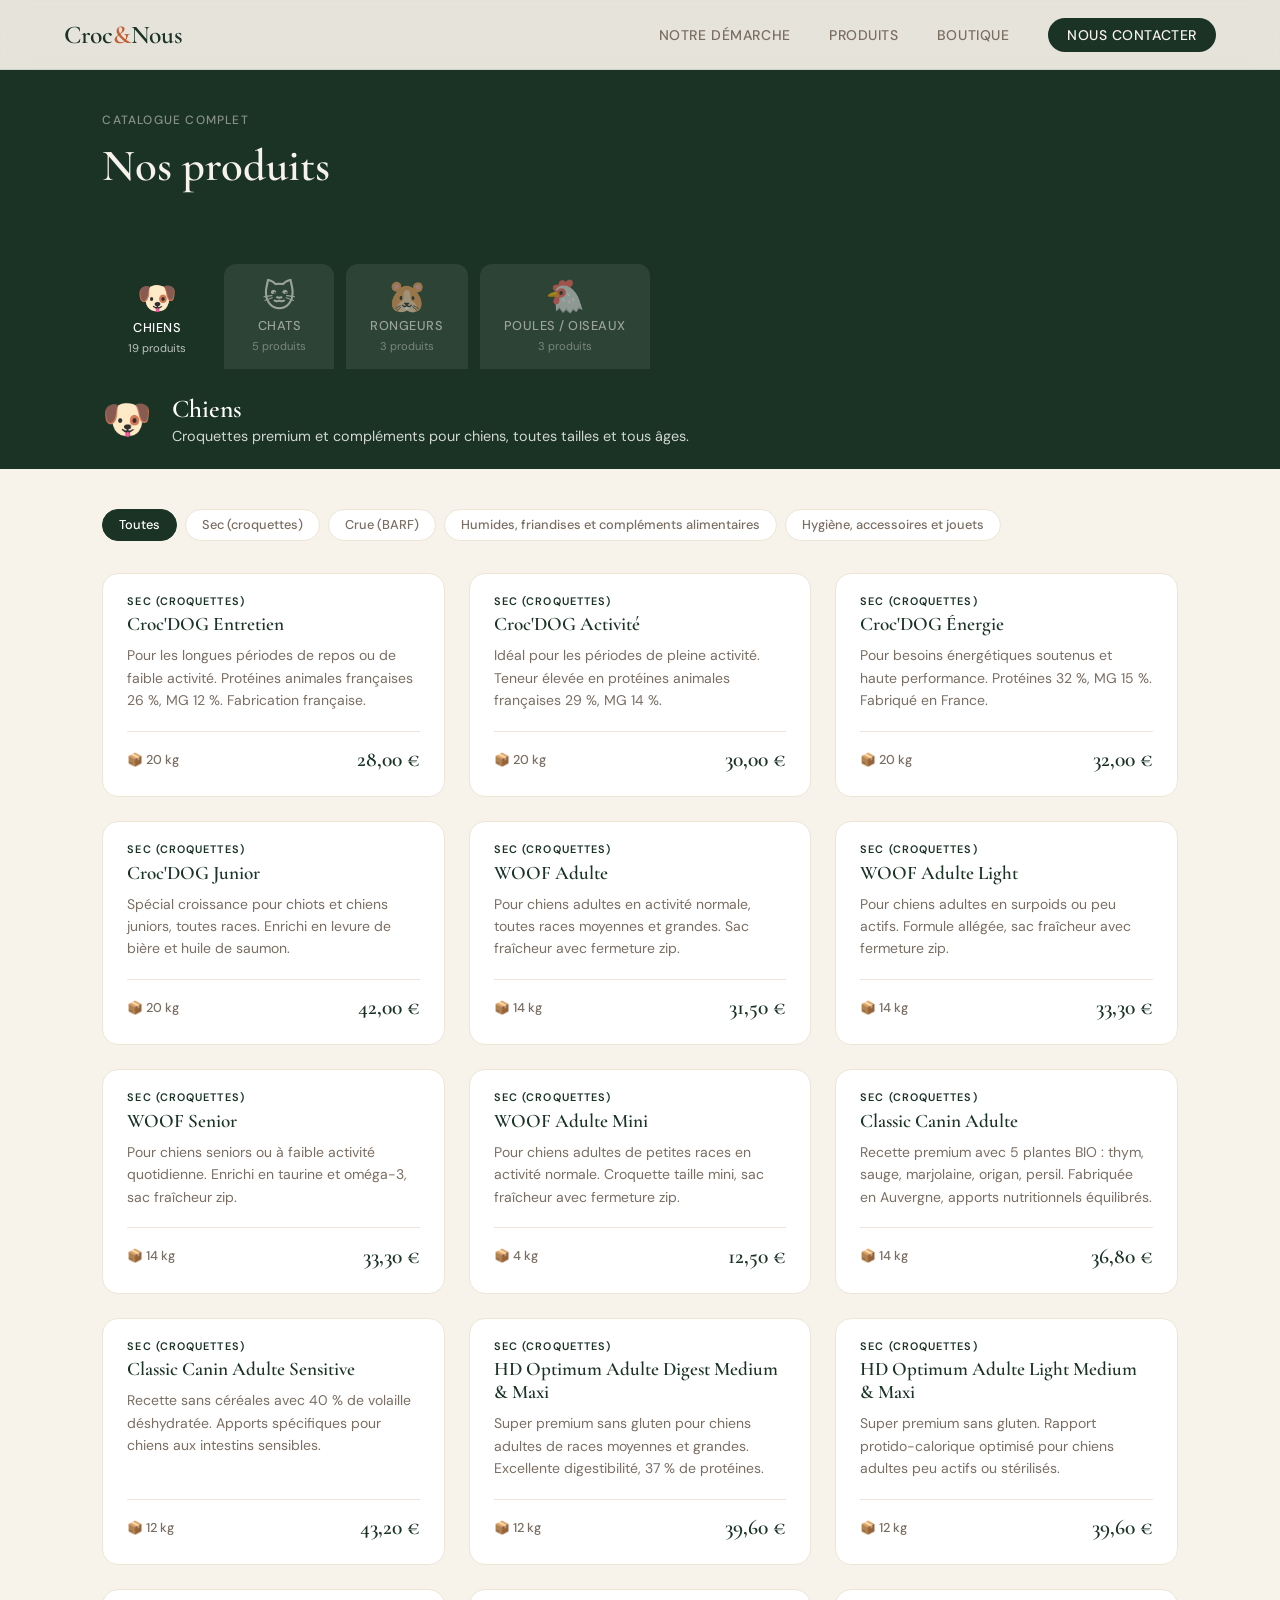
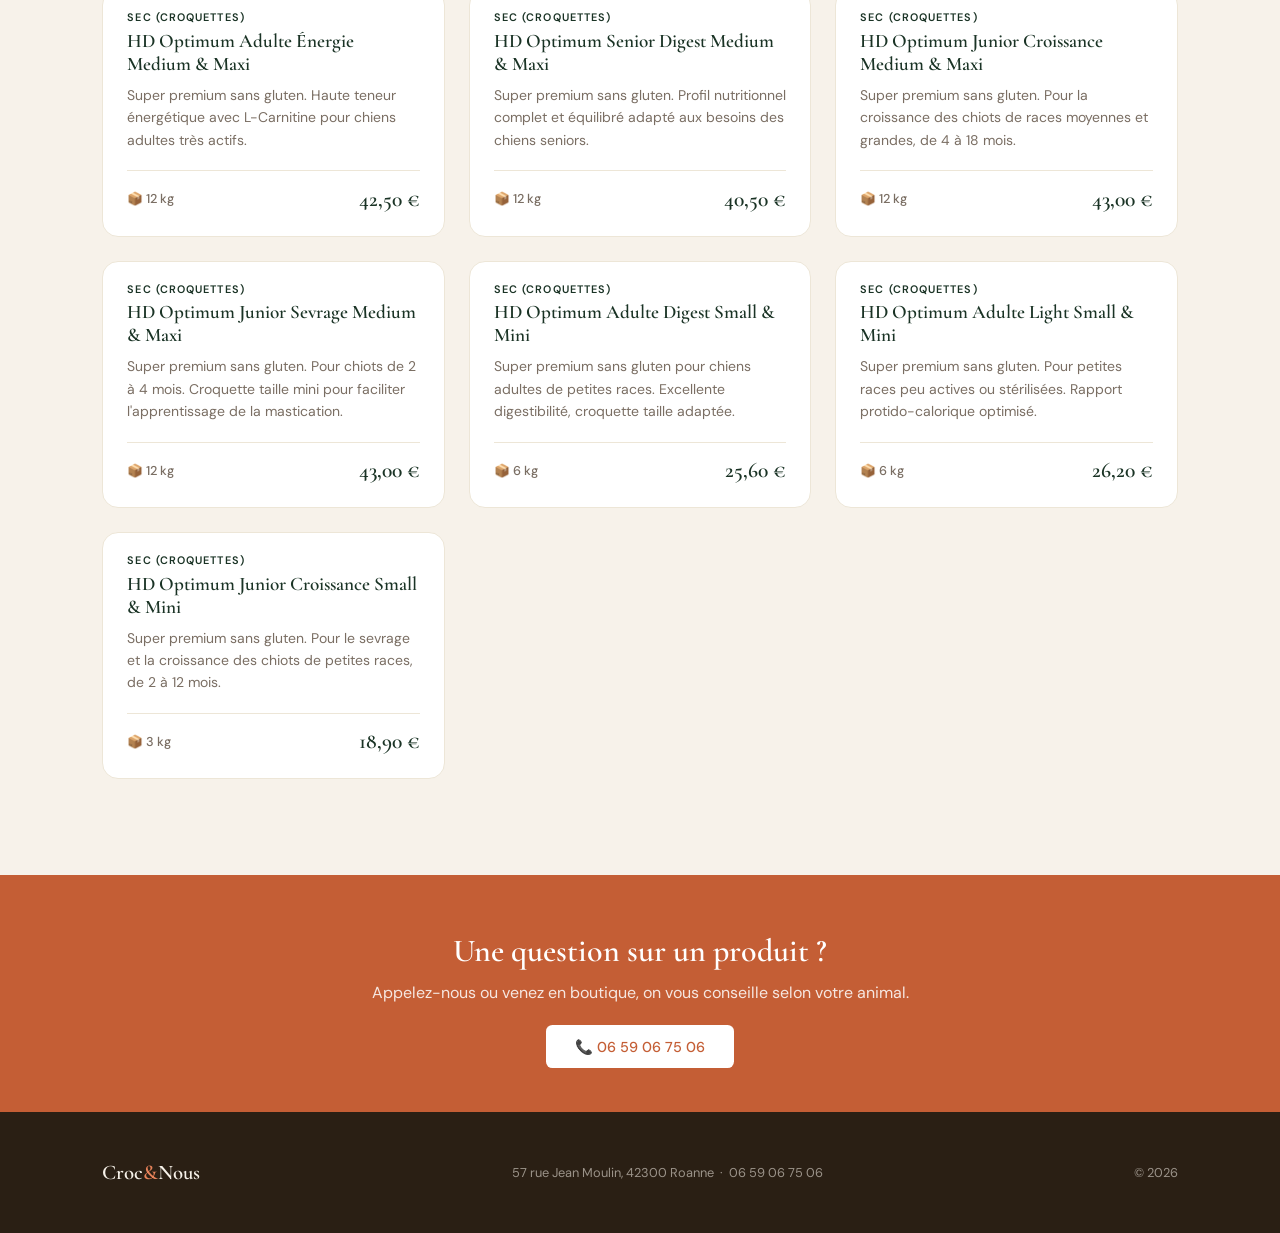
==== produits.html @ a4bbf943 "Initial commit — site CrocEtNous" ====
<!doctype html>
<html lang="fr">
<head>
  <meta charset="UTF-8">
  <meta name="viewport" content="width=device-width, initial-scale=1.0">
  <title>Nos produits — CrocetNous</title>
  <link rel="preconnect" href="https://fonts.googleapis.com">
  <link href="https://fonts.googleapis.com/css2?family=Cormorant+Garamond:ital,wght@0,400;0,600;1,400&family=DM+Sans:wght@300;400;500&display=swap" rel="stylesheet">
  <link rel="stylesheet" href="css/styles.css">
  <style>
    /* ---- EN-TÊTE ---- */
    .catalog-hero {
      padding: 7rem 8% 0;
      background: var(--green-dark);
    }
    .catalog-hero-top {
      padding-bottom: 2rem;
    }
    .catalog-hero .section-label { color: rgba(247,242,234,0.5); }
    .catalog-hero .section-title { color: var(--cream); margin-bottom: 0; }

    /* ---- ONGLETS CATÉGORIES ---- */
    .cat-tabs {
      display: flex;
      gap: 0.75rem;
      flex-wrap: wrap;
      padding-top: 2.5rem;
    }

    .cat-tab {
      display: flex;
      flex-direction: column;
      align-items: center;
      gap: 0.3rem;
      min-width: 110px;
      padding: 1rem 1.5rem;
      border-radius: 0.75rem 0.75rem 0 0;
      border: none;
      cursor: pointer;
      font-family: var(--sans);
      background: rgba(255,255,255,0.08);
      color: rgba(247,242,234,0.55);
      transition: background 0.2s, color 0.2s, transform 0.15s;
      position: relative;
      bottom: 0;
    }
    .cat-tab:hover {
      background: rgba(255,255,255,0.14);
      color: var(--cream);
    }
    .cat-tab.active {
      color: white;
      bottom: -2px; /* colle visuellement au body */
    }

    .cat-tab-emoji {
      font-size: 2rem;
      line-height: 1;
    }
    .cat-tab-label {
      font-size: 0.8rem;
      font-weight: 500;
      letter-spacing: 0.04em;
      text-transform: uppercase;
    }
    .cat-tab-count {
      font-size: 0.7rem;
      opacity: 0.7;
    }

    /* ---- BANDEAU CATÉGORIE ACTIVE ---- */
    .cat-banner {
      padding: 1.5rem 8%;
      display: flex;
      align-items: center;
      gap: 1.2rem;
      color: white;
      transition: background 0.3s;
    }
    .cat-banner-emoji { font-size: 2.5rem; }
    .cat-banner h2 {
      font-family: var(--serif);
      font-size: 1.6rem;
      font-weight: 600;
      margin-bottom: 0.15rem;
    }
    .cat-banner p { font-size: 0.9rem; opacity: 0.8; }

    /* ---- CORPS ---- */
    .catalog-body { padding: 2.5rem 8% 6rem; background: var(--cream); }

    /* ---- FILTRE MARQUES ---- */
    .brand-filter {
      display: flex;
      gap: 0.5rem;
      flex-wrap: wrap;
      margin-bottom: 2rem;
    }
    .brand-btn {
      background: white;
      border: 1.5px solid var(--cream-dark);
      color: var(--text-muted);
      padding: 0.4rem 1rem;
      border-radius: 2rem;
      font-family: var(--sans);
      font-size: 0.8rem;
      font-weight: 500;
      cursor: pointer;
      transition: all 0.2s;
    }
    .brand-btn:hover { border-color: var(--text-muted); color: var(--text); }
    .brand-btn.active {
      color: white;
      border-color: transparent;
    }

    /* ---- GRILLE ---- */
    .catalog-grid {
      display: grid;
      grid-template-columns: repeat(auto-fill, minmax(260px, 1fr));
      gap: 1.5rem;
    }

    .catalog-card {
      background: white;
      border-radius: 1rem;
      overflow: hidden;
      display: flex;
      flex-direction: column;
      border: 1px solid var(--cream-dark);
      transition: transform 0.25s, box-shadow 0.25s;
    }
    .catalog-card:hover {
      transform: translateY(-4px);
      box-shadow: 0 16px 40px rgba(26,51,37,0.1);
    }
    .catalog-card-img {
      width: 100%; height: 200px;
      object-fit: cover; display: block;
      background: var(--cream-dark);
    }
    .catalog-card-body {
      padding: 1.25rem 1.5rem 1.5rem;
      flex: 1; display: flex; flex-direction: column;
    }
    .catalog-marque {
      font-size: 0.68rem; letter-spacing: 0.1em;
      text-transform: uppercase; font-weight: 600;
      margin-bottom: 0.35rem;
    }
    .catalog-card-body h3 {
      font-family: var(--serif); font-size: 1.2rem;
      font-weight: 600; color: var(--green-dark);
      margin-bottom: 0.5rem; line-height: 1.2;
    }
    .catalog-card-body p {
      font-size: 0.875rem; line-height: 1.6;
      color: var(--text-muted); flex: 1; margin-bottom: 1.2rem;
    }
    .catalog-card-footer {
      display: flex; align-items: center;
      justify-content: space-between;
      border-top: 1px solid var(--cream-dark);
      padding-top: 0.9rem; margin-top: auto;
    }
    .catalog-poids {
      font-size: 0.8rem; color: var(--text-muted); font-weight: 500;
    }
    .catalog-prix {
      font-family: var(--serif); font-size: 1.35rem;
      font-weight: 600; color: var(--green-dark);
    }

    /* ---- VIDE ---- */
    .catalog-empty {
      grid-column: 1/-1;
      padding: 4rem 2rem;
      text-align: center;
      color: var(--text-muted);
    }
    .catalog-empty-emoji { font-size: 3rem; margin-bottom: 1rem; }
    .catalog-empty h3 { font-family: var(--serif); font-size: 1.4rem; color: var(--green-dark); margin-bottom: 0.5rem; }
    .catalog-empty p  { font-size: 0.9rem; }

    @media (max-width: 600px) {
      .catalog-hero { padding: 6.5rem 5% 0; }
      .cat-tab { min-width: 80px; padding: 0.75rem 1rem; }
      .cat-banner { padding: 1.2rem 5%; }
      .catalog-body { padding: 2rem 5% 4rem; }
    }
  </style>
</head>
<body>

<!-- NAV -->
<nav id="navbar">
  <a href="index.html" class="nav-logo">Croc<span>&</span>Nous</a>
  <ul class="nav-links">
    <li><a href="index.html#pourquoi">Notre démarche</a></li>
    <li><a href="produits.html">Produits</a></li>
    <li><a href="index.html#boutique">Boutique</a></li>
    <li><a href="index.html#contact" class="nav-cta">Nous contacter</a></li>
  </ul>
</nav>

<!-- EN-TÊTE + ONGLETS -->
<div class="catalog-hero">
  <div class="catalog-hero-top">
    <div class="section-label">Catalogue complet</div>
    <h1 class="section-title">Nos produits</h1>
  </div>
  <!-- Onglets générés par JS depuis catalog.json -->
  <div id="cat-tabs" class="cat-tabs"></div>
</div>

<!-- BANDEAU CATÉGORIE ACTIVE -->
<div id="cat-banner" class="cat-banner"></div>

<!-- FILTRES + GRILLE -->
<div class="catalog-body">
  <div id="brand-filter" class="brand-filter"></div>
  <div id="catalog-grid" class="catalog-grid"></div>
</div>

<!-- CONTACT -->
<div class="delivery">
  <h2>Une question sur un produit ?</h2>
  <p>Appelez-nous ou venez en boutique, on vous conseille selon votre animal.</p>
  <a href="tel:+33659067506">📞 06 59 06 75 06</a>
</div>

<!-- FOOTER -->
<footer>
  <div class="footer-logo">Croc<span>&</span>Nous</div>
  <p>57 rue Jean Moulin, 42300 Roanne &nbsp;·&nbsp;
     <a href="tel:+33659067506">06 59 06 75 06</a></p>
  <p>© 2026</p>
</footer>

<script>
let catalog        = {};         // toutes les données
let currentCat     = null;       // clé de la catégorie active
let currentSubcat  = 'Toutes';

/* ---- Nav scroll ---- */
window.addEventListener('scroll', () => {
  document.getElementById('navbar').classList.toggle('scrolled', window.scrollY > 40);
});

/* ---- Chargement ---- */
async function init() {
  try {
    const res = await fetch('data/catalog.json');
    if (!res.ok) throw new Error('catalog.json introuvable');
    catalog = await res.json();

    // Catégorie par défaut : paramètre URL ou première clé
    const param = new URLSearchParams(location.search).get('cat');
    const keys  = Object.keys(catalog);
    currentCat  = (param && catalog[param]) ? param : keys[0];

    buildTabs();
    updatePage();
  } catch (err) {
    document.getElementById('catalog-grid').innerHTML =
      '<p style="padding:3rem;color:var(--text-muted)">Impossible de charger le catalogue.</p>';
    console.error(err);
  }
}

/* ---- Onglets catégories ---- */
function buildTabs() {
  const container = document.getElementById('cat-tabs');
  container.innerHTML = Object.entries(catalog).map(([key, cat]) => {
    const count = cat.produits.length;
    const label = count ? `${count} produit${count > 1 ? 's' : ''}` : 'À venir';
    return `
      <button class="cat-tab ${key === currentCat ? 'active' : ''}"
              data-cat="${key}"
              style="${key === currentCat ? `background:${cat.couleur}` : ''}">
        <span class="cat-tab-emoji">${cat.emoji}</span>
        <span class="cat-tab-label">${cat.label}</span>
        <span class="cat-tab-count">${label}</span>
      </button>`;
  }).join('');

  container.querySelectorAll('.cat-tab').forEach(btn => {
    btn.addEventListener('click', () => {
      currentCat    = btn.dataset.cat;
      currentSubcat = 'Toutes';
      buildTabs();
      updatePage();
      // Met à jour l'URL sans recharger
      history.replaceState(null, '', `?cat=${currentCat}`);
    });
  });
}

/* ---- Bandeau catégorie active ---- */
function updateBanner() {
  const cat    = catalog[currentCat];
  const banner = document.getElementById('cat-banner');
  banner.style.background = cat.couleur;
  banner.innerHTML = `
    <span class="cat-banner-emoji">${cat.emoji}</span>
    <div>
      <h2>${cat.label}</h2>
      <p>${cat.description}</p>
    </div>`;
}

/* ---- Filtre sous-catégories ---- */
function updateBrandFilter() {
  const cat       = catalog[currentCat];
  const container = document.getElementById('brand-filter');

  if (!cat.sous_categories || cat.sous_categories.length === 0) {
    container.innerHTML = '';
    return;
  }

  const subcats = ['Toutes', ...cat.sous_categories];

  container.innerHTML = subcats.map(s => `
    <button class="brand-btn ${s === currentSubcat ? 'active' : ''}"
            data-subcat="${s}"
            style="${s === currentSubcat ? `background:${cat.couleur};border-color:${cat.couleur}` : ''}">
      ${s}
    </button>`).join('');

  container.querySelectorAll('.brand-btn').forEach(btn => {
    btn.addEventListener('click', () => {
      currentSubcat = btn.dataset.subcat;
      updateBrandFilter();
      updateGrid();
    });
  });
}

/* ---- Grille produits ---- */
function updateGrid() {
  const cat      = catalog[currentCat];
  const produits = cat.produits;
  const filtered = currentSubcat === 'Toutes'
    ? produits
    : produits.filter(p => p.sous_categorie === currentSubcat);
  const grid = document.getElementById('catalog-grid');

  if (produits.length === 0) {
    grid.innerHTML = `
      <div class="catalog-empty">
        <div class="catalog-empty-emoji">${cat.emoji}</div>
        <h3>Gamme bientôt disponible</h3>
        <p>Les produits pour ${cat.label.toLowerCase()} arrivent prochainement.<br>
           Appelez-nous au <a href="tel:+33659067506" style="color:var(--terra)">06 59 06 75 06</a> pour plus d'infos.</p>
      </div>`;
    return;
  }

  if (!filtered.length) {
    grid.innerHTML = '<div class="catalog-empty"><p>Aucun produit dans cette sélection.</p></div>';
    return;
  }

  grid.innerHTML = filtered.map(p => `
    <div class="catalog-card">
      <img src="${p.image}" alt="${p.nom}" class="catalog-card-img" loading="lazy"
           onerror="this.style.display='none'">
      <div class="catalog-card-body">
        <div class="catalog-marque" style="color:${cat.couleur}">${p.sous_categorie}</div>
        <h3>${p.nom}</h3>
        <p>${p.description}</p>
        <div class="catalog-card-footer">
          <span class="catalog-poids">📦 ${p.poids}</span>
          <span class="catalog-prix" style="color:${cat.couleur}">${p.prix}</span>
        </div>
      </div>
    </div>`).join('');
}

/* ---- Mise à jour complète de la page ---- */
function updatePage() {
  updateBanner();
  updateBrandFilter();
  updateGrid();
}

init();
</script>
</body>
</html>
---- css/styles.css ----
/* ============================================================
   VARIABLES & RESET
   ============================================================ */
*, *::before, *::after { margin: 0; padding: 0; box-sizing: border-box; }

:root {
  --green-dark:  #1a3325;
  --green-mid:   #2d5940;
  --green-light: #4a8a5e;
  --cream:       #f7f2ea;
  --cream-dark:  #ede6d7;
  --terra:       #c45e35;
  --terra-light: #e8835a;
  --brown:       #2a1f14;
  --text:        #3a3028;
  --text-muted:  #7a6e63;
  --serif: 'Cormorant Garamond', Georgia, serif;
  --sans:  'DM Sans', system-ui, sans-serif;
}

html { scroll-behavior: smooth; }

body {
  font-family: var(--sans);
  background: var(--cream);
  color: var(--text);
  overflow-x: hidden;
}

/* ============================================================
   NAVIGATION
   ============================================================ */
nav {
  position: fixed; top: 0; left: 0; right: 0; z-index: 100;
  display: flex; align-items: center; justify-content: space-between;
  padding: 1.2rem 5%;
  background: rgba(247,242,234,0.92);
  backdrop-filter: blur(12px);
  border-bottom: 1px solid rgba(45,89,64,0.12);
  transition: box-shadow 0.3s;
}
nav.scrolled { box-shadow: 0 2px 20px rgba(26,51,37,0.1); }

.nav-logo {
  font-family: var(--serif);
  font-size: 1.6rem;
  font-weight: 600;
  color: var(--green-dark);
  text-decoration: none;
  letter-spacing: -0.01em;
}
.nav-logo span { color: var(--terra); }

.nav-links { display: flex; gap: 2.4rem; list-style: none; }
.nav-links a {
  text-decoration: none;
  font-size: 0.875rem;
  font-weight: 500;
  color: var(--text-muted);
  letter-spacing: 0.04em;
  text-transform: uppercase;
  transition: color 0.2s;
}
.nav-links a:hover { color: var(--green-dark); }

.nav-cta {
  background: var(--green-dark);
  color: var(--cream) !important;
  padding: 0.5rem 1.2rem;
  border-radius: 2rem;
  transition: background 0.2s !important;
}
.nav-cta:hover { background: var(--green-mid) !important; }

/* ============================================================
   HERO
   ============================================================ */
.hero {
  min-height: 100vh;
  display: grid;
  grid-template-columns: 1fr 1fr;
  padding-top: 80px;
  overflow: hidden;
}

.hero-content {
  display: flex;
  flex-direction: column;
  justify-content: center;
  padding: 6rem 5% 6rem 8%;
}

.hero-badge {
  display: inline-flex;
  align-items: center;
  gap: 0.5rem;
  background: rgba(196,94,53,0.1);
  color: var(--terra);
  font-size: 0.78rem;
  font-weight: 500;
  letter-spacing: 0.08em;
  text-transform: uppercase;
  padding: 0.4rem 0.9rem;
  border-radius: 2rem;
  margin-bottom: 2rem;
  width: fit-content;
}
.hero-badge::before { content: '●'; font-size: 0.6em; }

.hero h1 {
  font-family: var(--serif);
  font-size: clamp(2.8rem, 5vw, 4.2rem);
  font-weight: 600;
  line-height: 1.1;
  color: var(--green-dark);
  margin-bottom: 1.5rem;
}
.hero h1 em { font-style: italic; color: var(--terra); }

.hero p {
  font-size: 1.05rem;
  line-height: 1.75;
  color: var(--text-muted);
  max-width: 440px;
  margin-bottom: 2.5rem;
}

.hero-actions { display: flex; gap: 1rem; flex-wrap: wrap; align-items: center; }

.btn-primary {
  display: inline-flex;
  align-items: center;
  gap: 0.5rem;
  background: var(--green-dark);
  color: var(--cream);
  padding: 0.85rem 1.8rem;
  border-radius: 0.4rem;
  text-decoration: none;
  font-size: 0.9rem;
  font-weight: 500;
  transition: background 0.2s, transform 0.15s;
}
.btn-primary:hover { background: var(--green-mid); transform: translateY(-1px); }

.btn-secondary {
  display: inline-flex;
  align-items: center;
  gap: 0.5rem;
  color: var(--text-muted);
  font-size: 0.9rem;
  font-weight: 500;
  text-decoration: none;
  border-bottom: 1.5px solid var(--cream-dark);
  padding-bottom: 2px;
  transition: color 0.2s, border-color 0.2s;
}
.btn-secondary:hover { color: var(--green-dark); border-color: var(--green-mid); }

.hero-visual {
  position: relative;
  background: var(--green-dark);
  overflow: hidden;
}
.hero-visual img {
  width: 100%; height: 100%;
  object-fit: cover;
  opacity: 0.7;
  mix-blend-mode: luminosity;
}
.hero-visual-overlay {
  position: absolute; inset: 0;
  background: linear-gradient(135deg, rgba(26,51,37,0.4), rgba(196,94,53,0.15));
}

.hero-stat-card {
  position: absolute;
  bottom: 2.5rem; left: 2rem;
  background: var(--cream);
  border-radius: 0.8rem;
  padding: 1.1rem 1.5rem;
  box-shadow: 0 8px 30px rgba(26,51,37,0.2);
}
.hero-stat-card p    { font-size: 0.75rem; color: var(--text-muted); margin-bottom: 0.25rem; }
.hero-stat-card strong { font-family: var(--serif); font-size: 1.4rem; color: var(--green-dark); }

/* ============================================================
   STRIP
   ============================================================ */
.strip {
  background: var(--green-dark);
  color: rgba(247,242,234,0.7);
  padding: 1rem 5%;
  display: flex;
  justify-content: center;
  gap: 4rem;
  flex-wrap: wrap;
  font-size: 0.82rem;
  letter-spacing: 0.06em;
  text-transform: uppercase;
}
.strip span { display: flex; align-items: center; gap: 0.5rem; }
.strip strong { color: var(--cream); font-weight: 500; }

/* ============================================================
   SECTIONS — GÉNÉRIQUE
   ============================================================ */
section { padding: 6rem 8%; }

.section-label {
  font-size: 0.75rem;
  font-weight: 500;
  letter-spacing: 0.1em;
  text-transform: uppercase;
  color: var(--terra);
  margin-bottom: 0.8rem;
}

.section-title {
  font-family: var(--serif);
  font-size: clamp(2rem, 3.5vw, 2.8rem);
  font-weight: 600;
  line-height: 1.15;
  color: var(--green-dark);
  margin-bottom: 1.2rem;
}
.section-title em { font-style: italic; }

.section-desc {
  font-size: 1rem;
  line-height: 1.75;
  color: var(--text-muted);
  max-width: 560px;
}

/* ============================================================
   POURQUOI NOUS
   ============================================================ */
.why { background: var(--cream); }
.why-header { text-align: center; margin-bottom: 4rem; }
.why-header .section-desc { margin: 0 auto; }

.why-grid {
  display: grid;
  grid-template-columns: repeat(auto-fit, minmax(220px, 1fr));
  gap: 2px;
  background: var(--cream-dark);
  border: 1px solid var(--cream-dark);
  border-radius: 1rem;
  overflow: hidden;
}

.why-item {
  background: var(--cream);
  padding: 2.5rem 2rem;
  transition: background 0.2s;
}
.why-item:hover { background: #f0ebe0; }

.why-icon {
  width: 44px; height: 44px;
  background: rgba(26,51,37,0.08);
  border-radius: 0.6rem;
  display: flex; align-items: center; justify-content: center;
  font-size: 1.3rem;
  margin-bottom: 1.2rem;
}

.why-item h3 {
  font-family: var(--serif);
  font-size: 1.2rem;
  font-weight: 600;
  color: var(--green-dark);
  margin-bottom: 0.6rem;
}
.why-item p {
  font-size: 0.9rem;
  line-height: 1.65;
  color: var(--text-muted);
}

/* ============================================================
   PRODUITS
   ============================================================ */
.products { background: #f2ece0; }

.products-header {
  display: flex;
  align-items: flex-end;
  justify-content: space-between;
  margin-bottom: 3.5rem;
  gap: 2rem;
  flex-wrap: wrap;
}

.animal-tabs {
  display: flex;
  gap: 0.5rem;
  border-bottom: 1px solid var(--cream-dark);
  margin-bottom: 3rem;
}

.tab-btn {
  background: none; border: none; cursor: pointer;
  padding: 0.75rem 1.5rem;
  font-family: var(--sans);
  font-size: 0.9rem;
  font-weight: 500;
  color: var(--text-muted);
  border-bottom: 2px solid transparent;
  margin-bottom: -1px;
  transition: color 0.2s, border-color 0.2s;
}
.tab-btn.active { color: var(--green-dark); border-bottom-color: var(--green-dark); }
.tab-btn:hover  { color: var(--green-dark); }

.tab-panel { display: none; }
.tab-panel.active {
  display: grid;
  grid-template-columns: repeat(auto-fit, minmax(280px, 1fr));
  gap: 1.5rem;
}

.product-card {
  background: var(--cream);
  border-radius: 1rem;
  overflow: hidden;
  transition: transform 0.25s, box-shadow 0.25s;
  text-decoration: none;
  color: inherit;
  display: block;
}
.product-card:hover {
  transform: translateY(-4px);
  box-shadow: 0 16px 40px rgba(26,51,37,0.12);
}

.product-img {
  width: 100%; height: 220px;
  object-fit: cover;
  display: block;
}

.product-body { padding: 1.5rem; }

.product-tag {
  font-size: 0.7rem;
  letter-spacing: 0.08em;
  text-transform: uppercase;
  color: var(--terra);
  font-weight: 500;
  margin-bottom: 0.5rem;
}

.product-body h3 {
  font-family: var(--serif);
  font-size: 1.3rem;
  font-weight: 600;
  color: var(--green-dark);
  margin-bottom: 0.5rem;
  line-height: 1.25;
}

.product-body p {
  font-size: 0.875rem;
  line-height: 1.65;
  color: var(--text-muted);
  margin-bottom: 1.2rem;
}

.product-arrow {
  display: inline-flex;
  align-items: center;
  gap: 0.4rem;
  font-size: 0.82rem;
  font-weight: 500;
  color: var(--green-dark);
  letter-spacing: 0.02em;
}
.product-arrow::after { content: '→'; transition: transform 0.2s; }
.product-card:hover .product-arrow::after { transform: translateX(4px); }

/* ============================================================
   BANNIÈRE LIVRAISON
   ============================================================ */
.delivery {
  background: var(--terra);
  color: white;
  padding: 3.5rem 8%;
  text-align: center;
}
.delivery h2 {
  font-family: var(--serif);
  font-size: 2rem;
  font-weight: 600;
  margin-bottom: 0.75rem;
}
.delivery p   { font-size: 1rem; opacity: 0.85; margin-bottom: 2rem; }
.delivery a {
  background: white;
  color: var(--terra);
  padding: 0.8rem 1.8rem;
  border-radius: 0.4rem;
  text-decoration: none;
  font-weight: 500;
  font-size: 0.9rem;
  transition: opacity 0.2s;
}
.delivery a:hover { opacity: 0.9; }

/* ============================================================
   BOUTIQUE
   ============================================================ */
.store {
  background: var(--green-dark);
  color: var(--cream);
  display: grid;
  grid-template-columns: 1fr 1fr;
  padding: 0;
  align-items: stretch;
}

.store-content {
  padding: 6rem 8%;
  display: flex;
  flex-direction: column;
  justify-content: center;
}

.store .section-label { color: rgba(247,242,234,0.5); }
.store .section-title { color: var(--cream); }
.store .section-desc  { color: rgba(247,242,234,0.65); }

.store-info { margin-top: 2.5rem; display: grid; gap: 1.5rem; }
.store-info-item { display: flex; gap: 1rem; align-items: flex-start; }

.store-info-icon {
  width: 40px; height: 40px; flex-shrink: 0;
  background: rgba(247,242,234,0.1);
  border-radius: 0.5rem;
  display: flex; align-items: center; justify-content: center;
  font-size: 1.1rem;
}

.store-info-item h4 {
  font-size: 0.78rem;
  letter-spacing: 0.06em;
  text-transform: uppercase;
  color: rgba(247,242,234,0.5);
  margin-bottom: 0.25rem;
}
.store-info-item p { font-size: 0.95rem; color: var(--cream); line-height: 1.6; }

.store-map {
  background: var(--green-mid);
  position: relative;
  overflow: hidden;
  min-height: 400px;
}
.store-map iframe {
  width: 100%; height: 100%; border: 0;
  filter: saturate(0.4) brightness(0.9);
}

.store-phone-cta {
  margin-top: 2rem;
  display: inline-flex;
  align-items: center;
  gap: 0.7rem;
  background: var(--terra);
  color: white;
  padding: 0.9rem 1.6rem;
  border-radius: 0.4rem;
  text-decoration: none;
  font-weight: 500;
  font-size: 0.9rem;
  width: fit-content;
  transition: background 0.2s, transform 0.15s;
}
.store-phone-cta:hover { background: var(--terra-light); transform: translateY(-1px); }

/* ============================================================
   CONTACT
   ============================================================ */
.contact { background: var(--cream); }

.contact-grid {
  display: grid;
  grid-template-columns: 1fr 1.2fr;
  gap: 6rem;
  align-items: start;
}

.contact-note {
  margin-top: 2.5rem;
  padding: 1.5rem;
  background: rgba(26,51,37,0.06);
  border-radius: 0.8rem;
  border-left: 3px solid var(--green-light);
}
.contact-note p  { font-size: 0.9rem; color: var(--text-muted); line-height: 1.65; }
.contact-note strong { color: var(--green-dark); font-weight: 500; }
.contact-note a  { color: var(--terra); font-weight: 500; text-decoration: none; }

.form-group { margin-bottom: 1.2rem; }

.form-group label {
  display: block;
  font-size: 0.78rem;
  font-weight: 500;
  letter-spacing: 0.05em;
  text-transform: uppercase;
  color: var(--text-muted);
  margin-bottom: 0.5rem;
}

.form-group input,
.form-group textarea {
  width: 100%;
  background: white;
  border: 1px solid rgba(42,31,20,0.12);
  border-radius: 0.4rem;
  padding: 0.8rem 1rem;
  font-family: var(--sans);
  font-size: 0.95rem;
  color: var(--text);
  transition: border-color 0.2s;
  outline: none;
}
.form-group input:focus,
.form-group textarea:focus { border-color: var(--green-mid); }

.form-group textarea { resize: vertical; min-height: 130px; }

.form-row { display: grid; grid-template-columns: 1fr 1fr; gap: 1rem; }

.form-submit {
  background: var(--green-dark);
  color: var(--cream);
  border: none;
  padding: 0.9rem 2rem;
  border-radius: 0.4rem;
  font-family: var(--sans);
  font-size: 0.9rem;
  font-weight: 500;
  cursor: pointer;
  transition: background 0.2s, transform 0.15s;
  width: 100%;
  margin-top: 0.5rem;
}
.form-submit:hover    { background: var(--green-mid); transform: translateY(-1px); }
.form-submit:disabled { opacity: 0.6; cursor: not-allowed; transform: none; }

.form-feedback { margin-top: 0.8rem; font-size: 0.875rem; color: var(--green-mid); }
.hidden { display: none; }

/* ============================================================
   FOOTER
   ============================================================ */
footer {
  background: var(--brown);
  color: rgba(247,242,234,0.55);
  padding: 3rem 8%;
  display: flex;
  align-items: center;
  justify-content: space-between;
  flex-wrap: wrap;
  gap: 1rem;
}

.footer-logo {
  font-family: var(--serif);
  font-size: 1.3rem;
  font-weight: 600;
  color: var(--cream);
}
.footer-logo span { color: var(--terra-light); }

footer p   { font-size: 0.8rem; }
footer a   { color: rgba(247,242,234,0.55); text-decoration: none; }
footer a:hover { color: var(--cream); }

/* ============================================================
   ANIMATIONS AU SCROLL
   ============================================================ */
.reveal {
  opacity: 0;
  transform: translateY(28px);
  transition: opacity 0.65s ease, transform 0.65s ease;
}
.reveal.visible        { opacity: 1; transform: none; }
.reveal-delay-1        { transition-delay: 0.1s; }
.reveal-delay-2        { transition-delay: 0.2s; }
.reveal-delay-3        { transition-delay: 0.3s; }
.reveal-delay-4        { transition-delay: 0.4s; }

/* ============================================================
   RESPONSIVE
   ============================================================ */
@media (max-width: 900px) {
  .hero            { grid-template-columns: 1fr; min-height: auto; }
  .hero-visual     { min-height: 320px; }
  .hero-content    { padding: 5rem 6% 3rem; }
  .store           { grid-template-columns: 1fr; }
  .store-map       { min-height: 280px; }
  .contact-grid    { grid-template-columns: 1fr; gap: 3rem; }
  nav              { padding: 1rem 5%; }
  .nav-links       { gap: 1.4rem; }
  section          { padding: 4rem 6%; }
}

@media (max-width: 600px) {
  .nav-links       { display: none; }
  .hero h1         { font-size: 2.4rem; }
  .form-row        { grid-template-columns: 1fr; }
  .strip           { gap: 1.5rem; }
  footer           { flex-direction: column; text-align: center; }
}
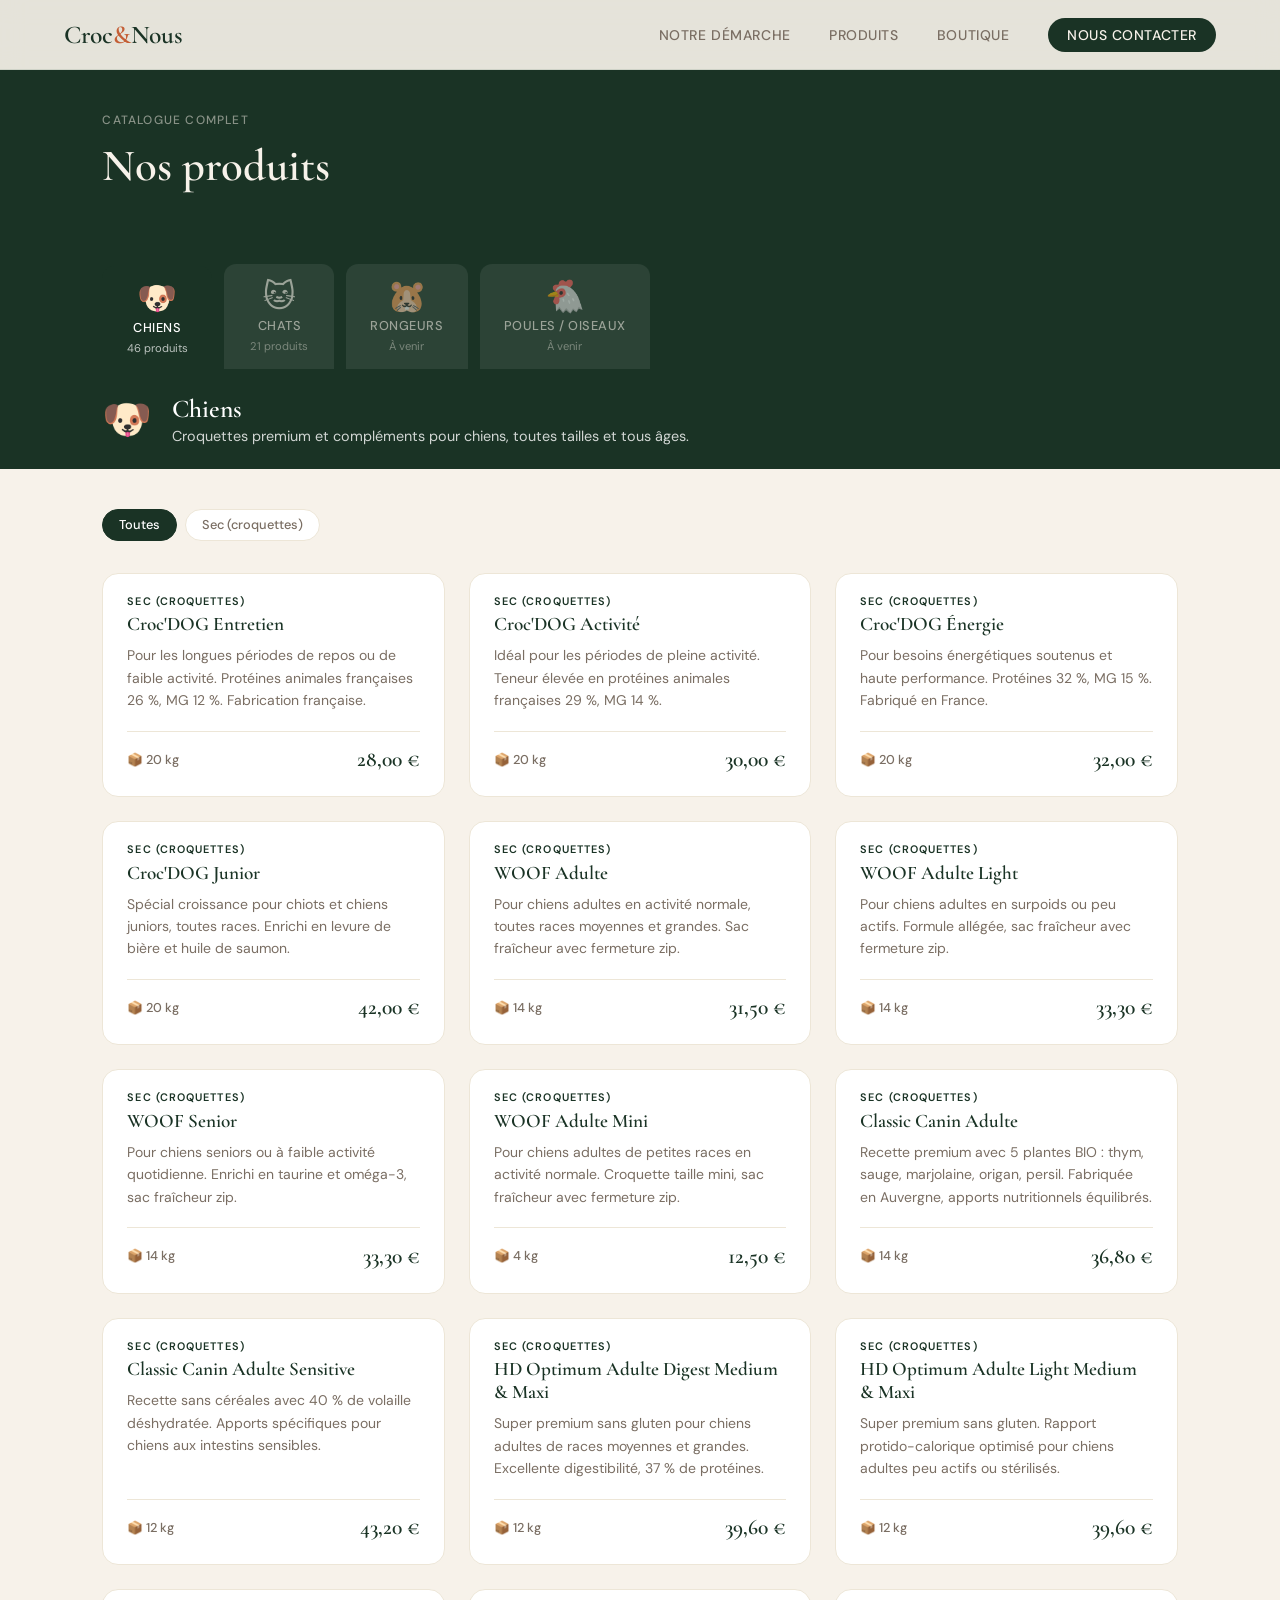
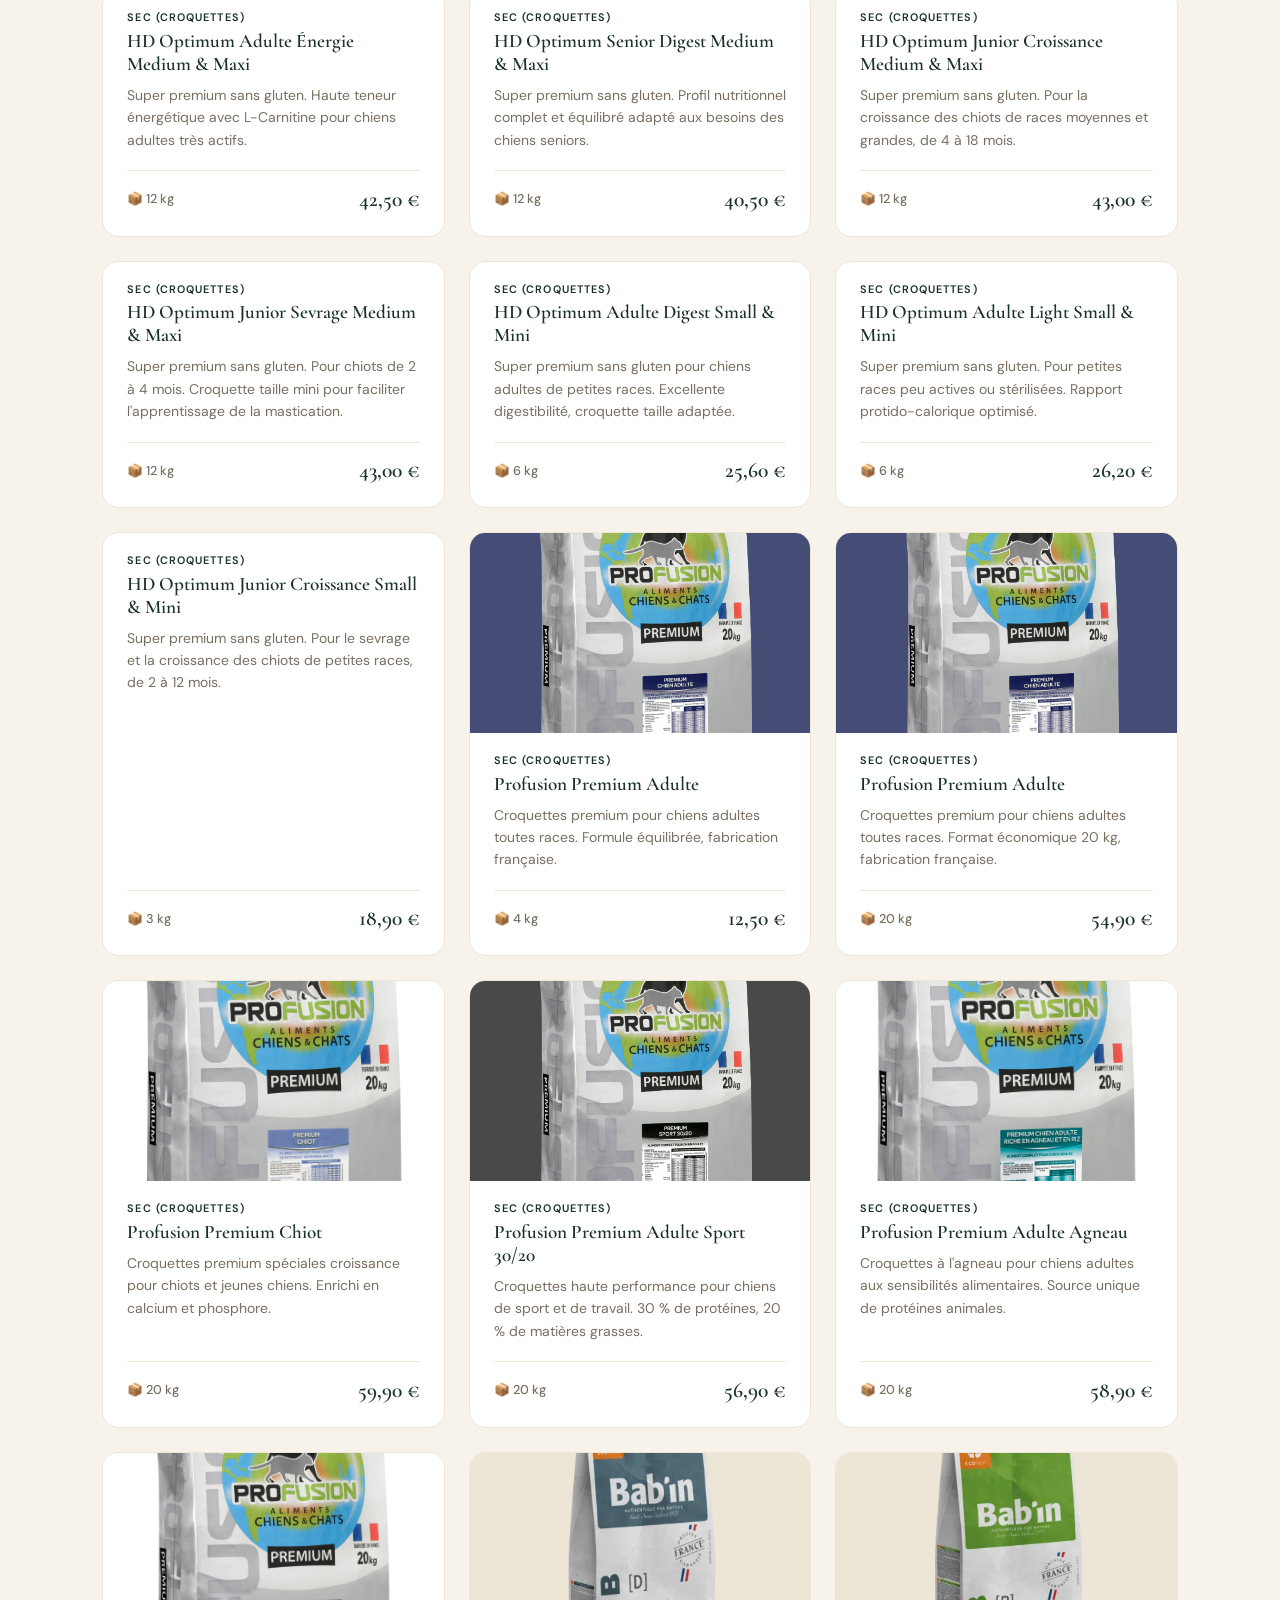
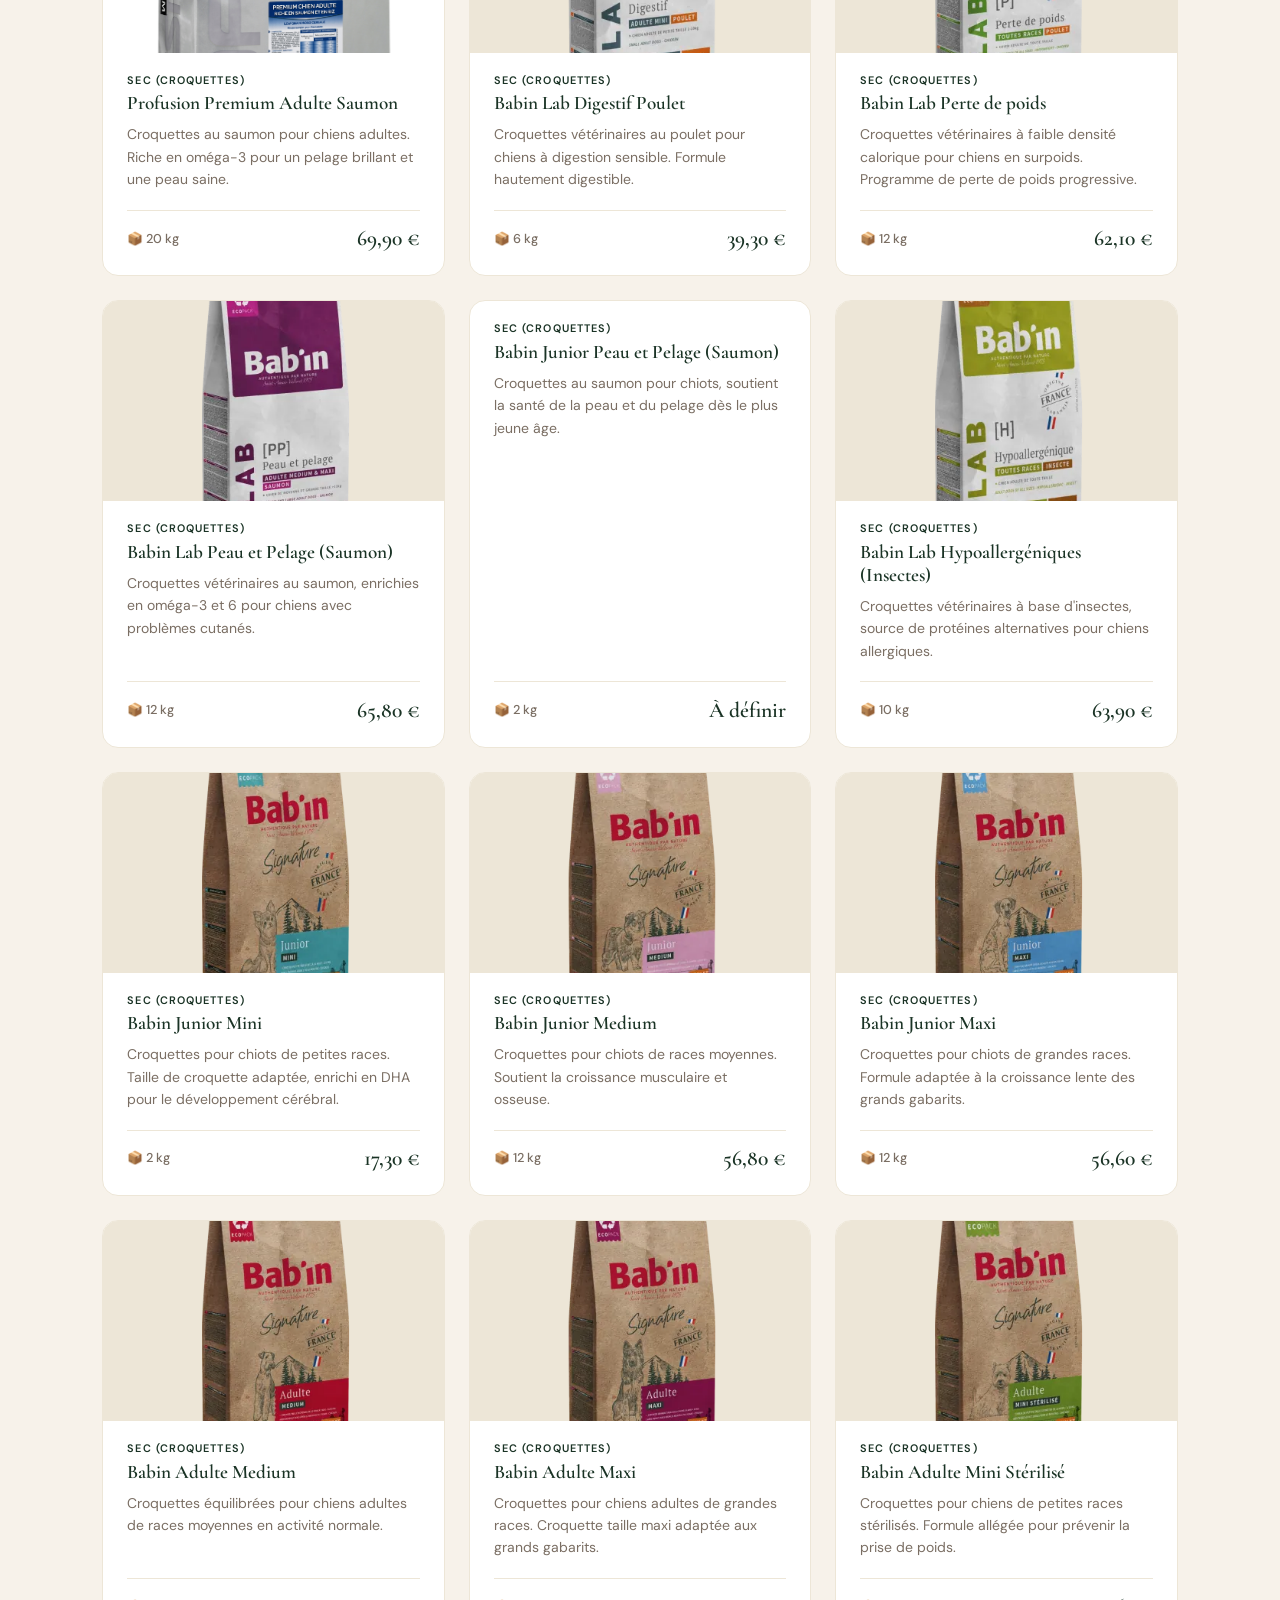
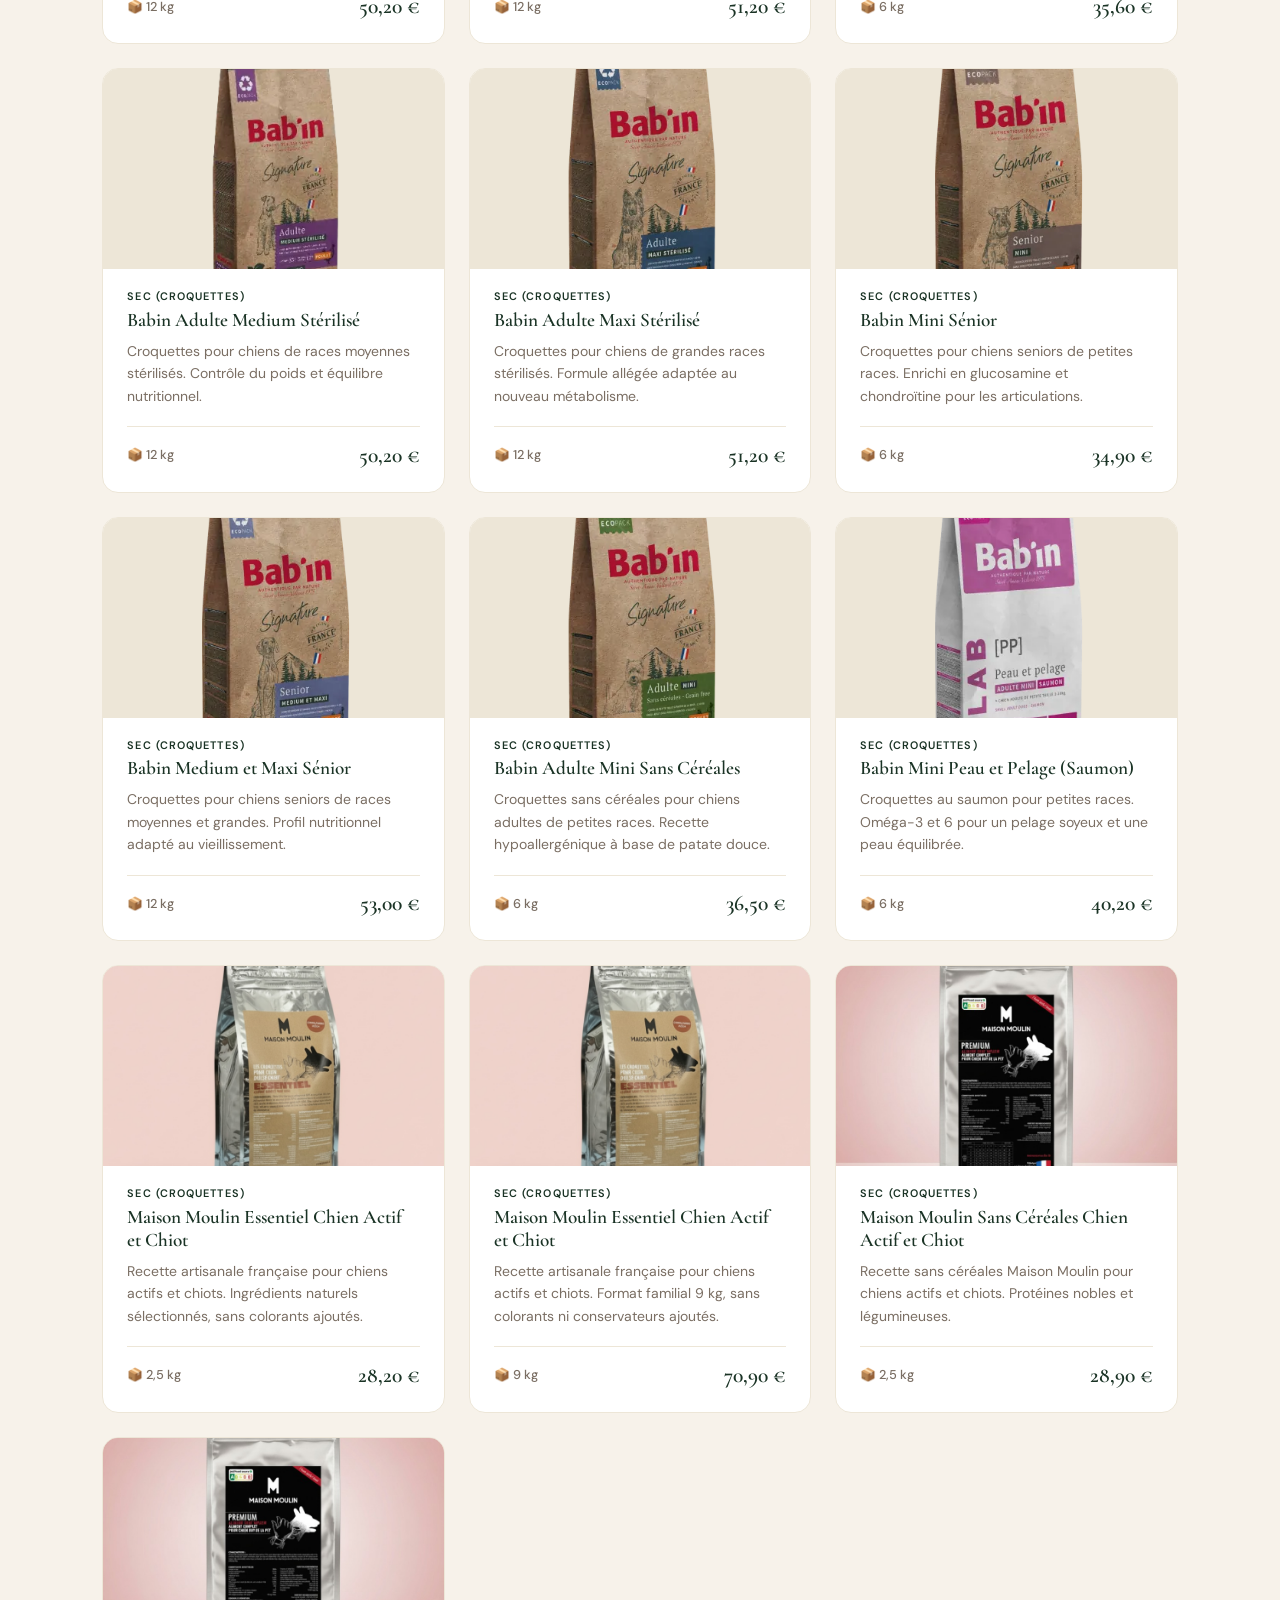
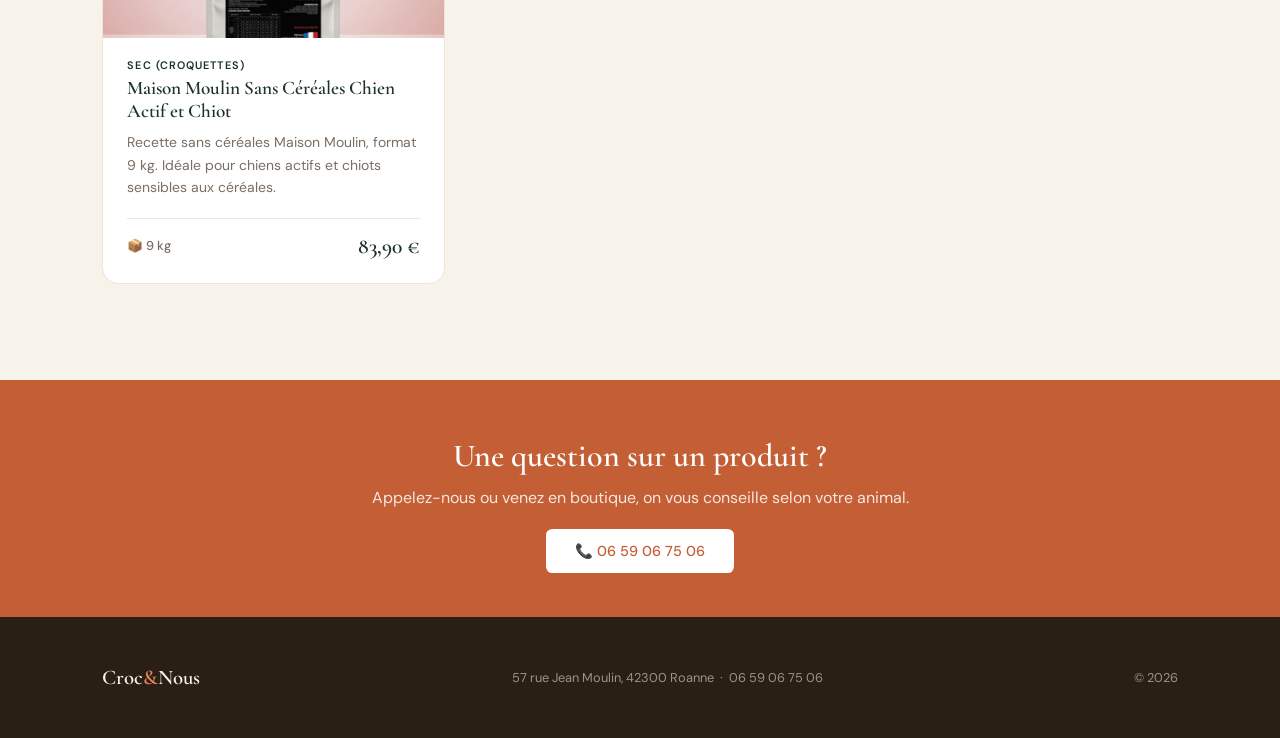
==== commit f241a242: "Add full catalog with local images + subcategory filter fix" ====
--- a/produits.html
+++ b/produits.html
@@ -319,7 +319,8 @@
     return;
   }
 
-  const subcats = ['Toutes', ...cat.sous_categories];
+  const usedSubcats = [...new Set(cat.produits.map(p => p.sous_categorie).filter(Boolean))];
+  const subcats = ['Toutes', ...usedSubcats];
 
   container.innerHTML = subcats.map(s => `
     <button class="brand-btn ${s === currentSubcat ? 'active' : ''}"
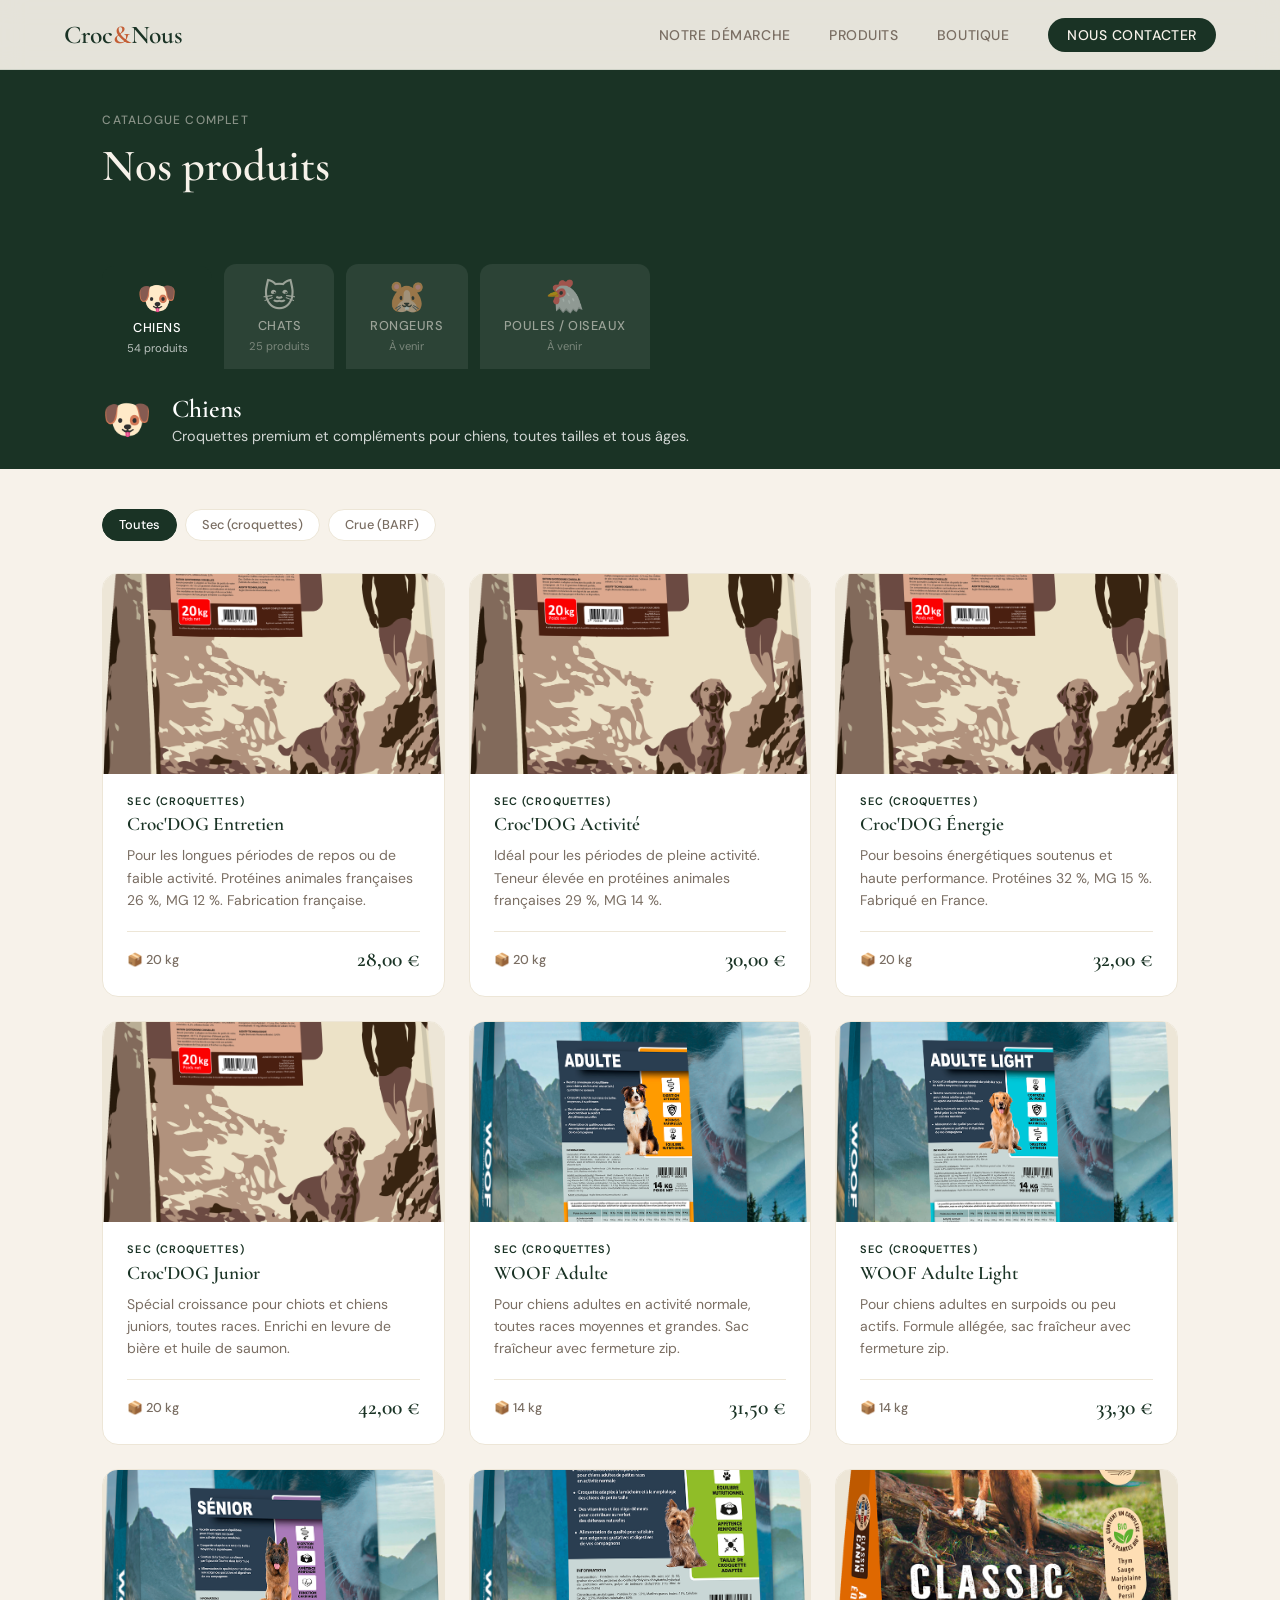
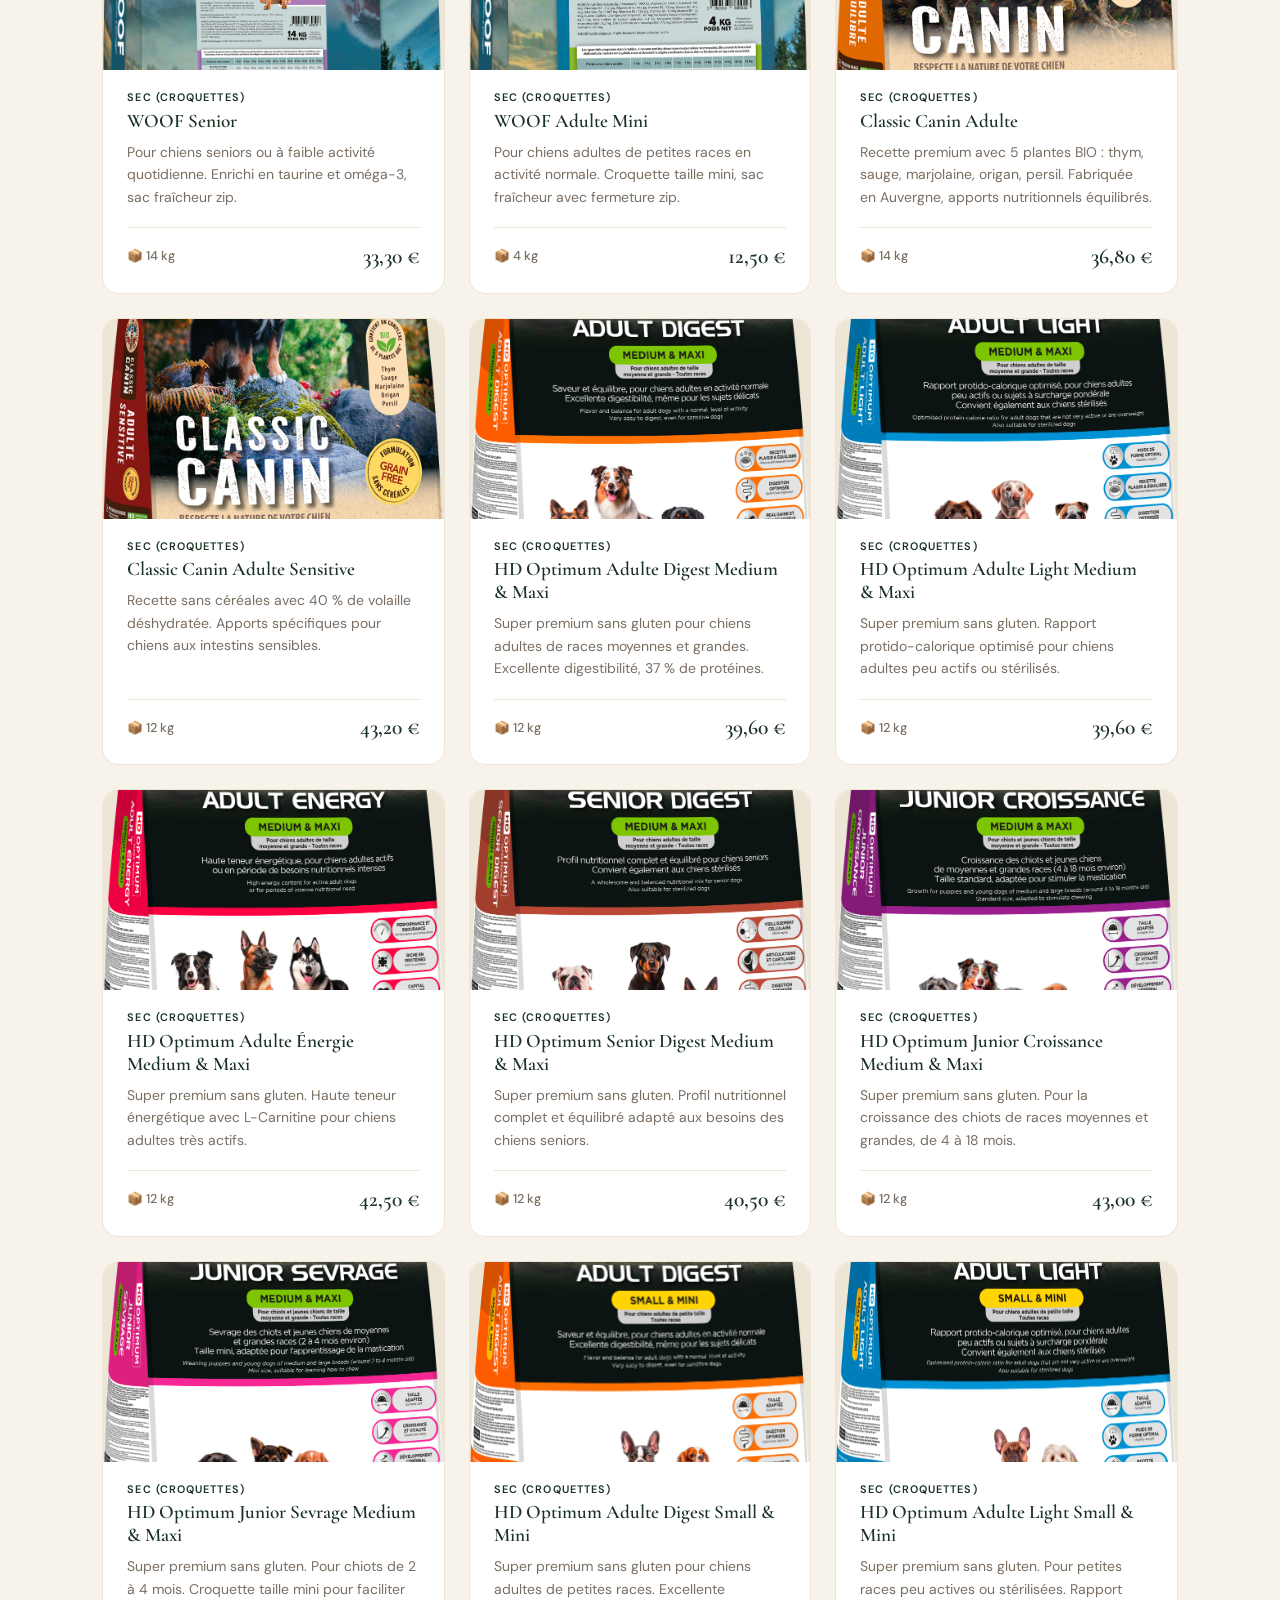
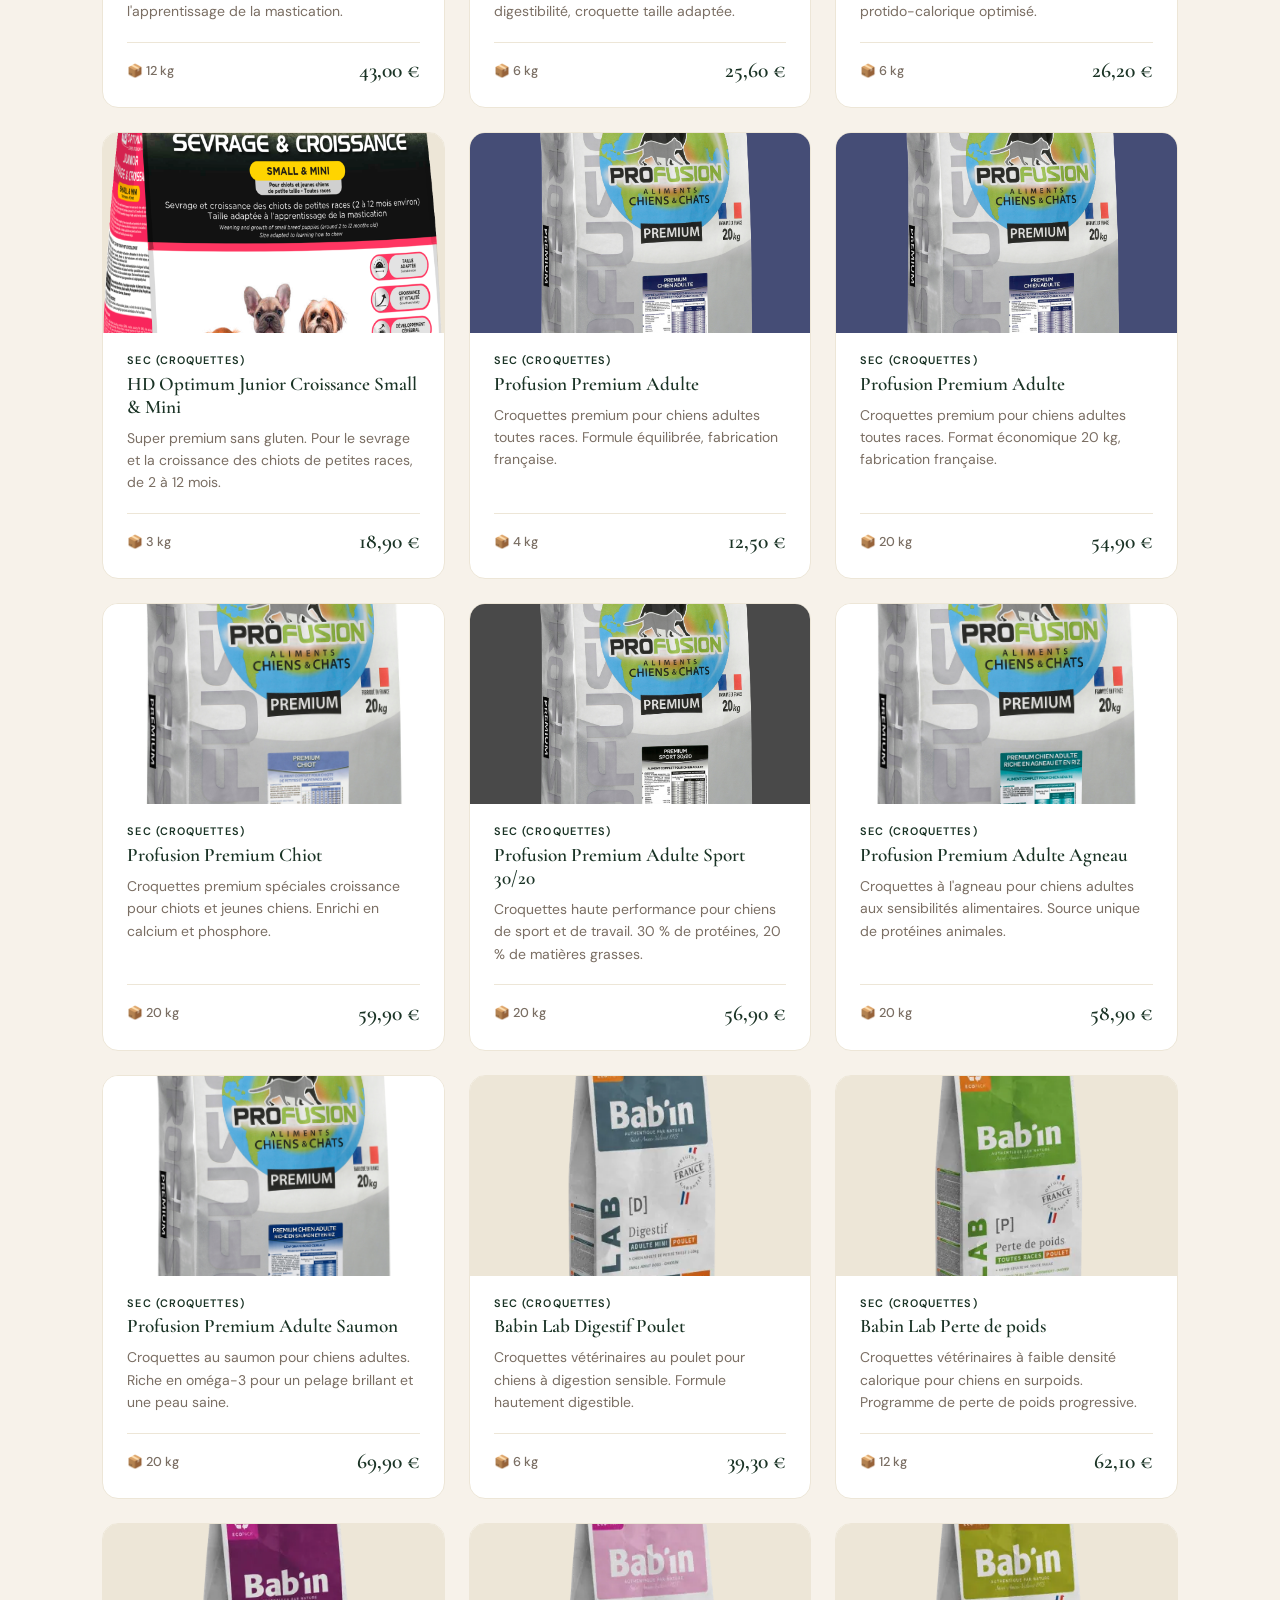
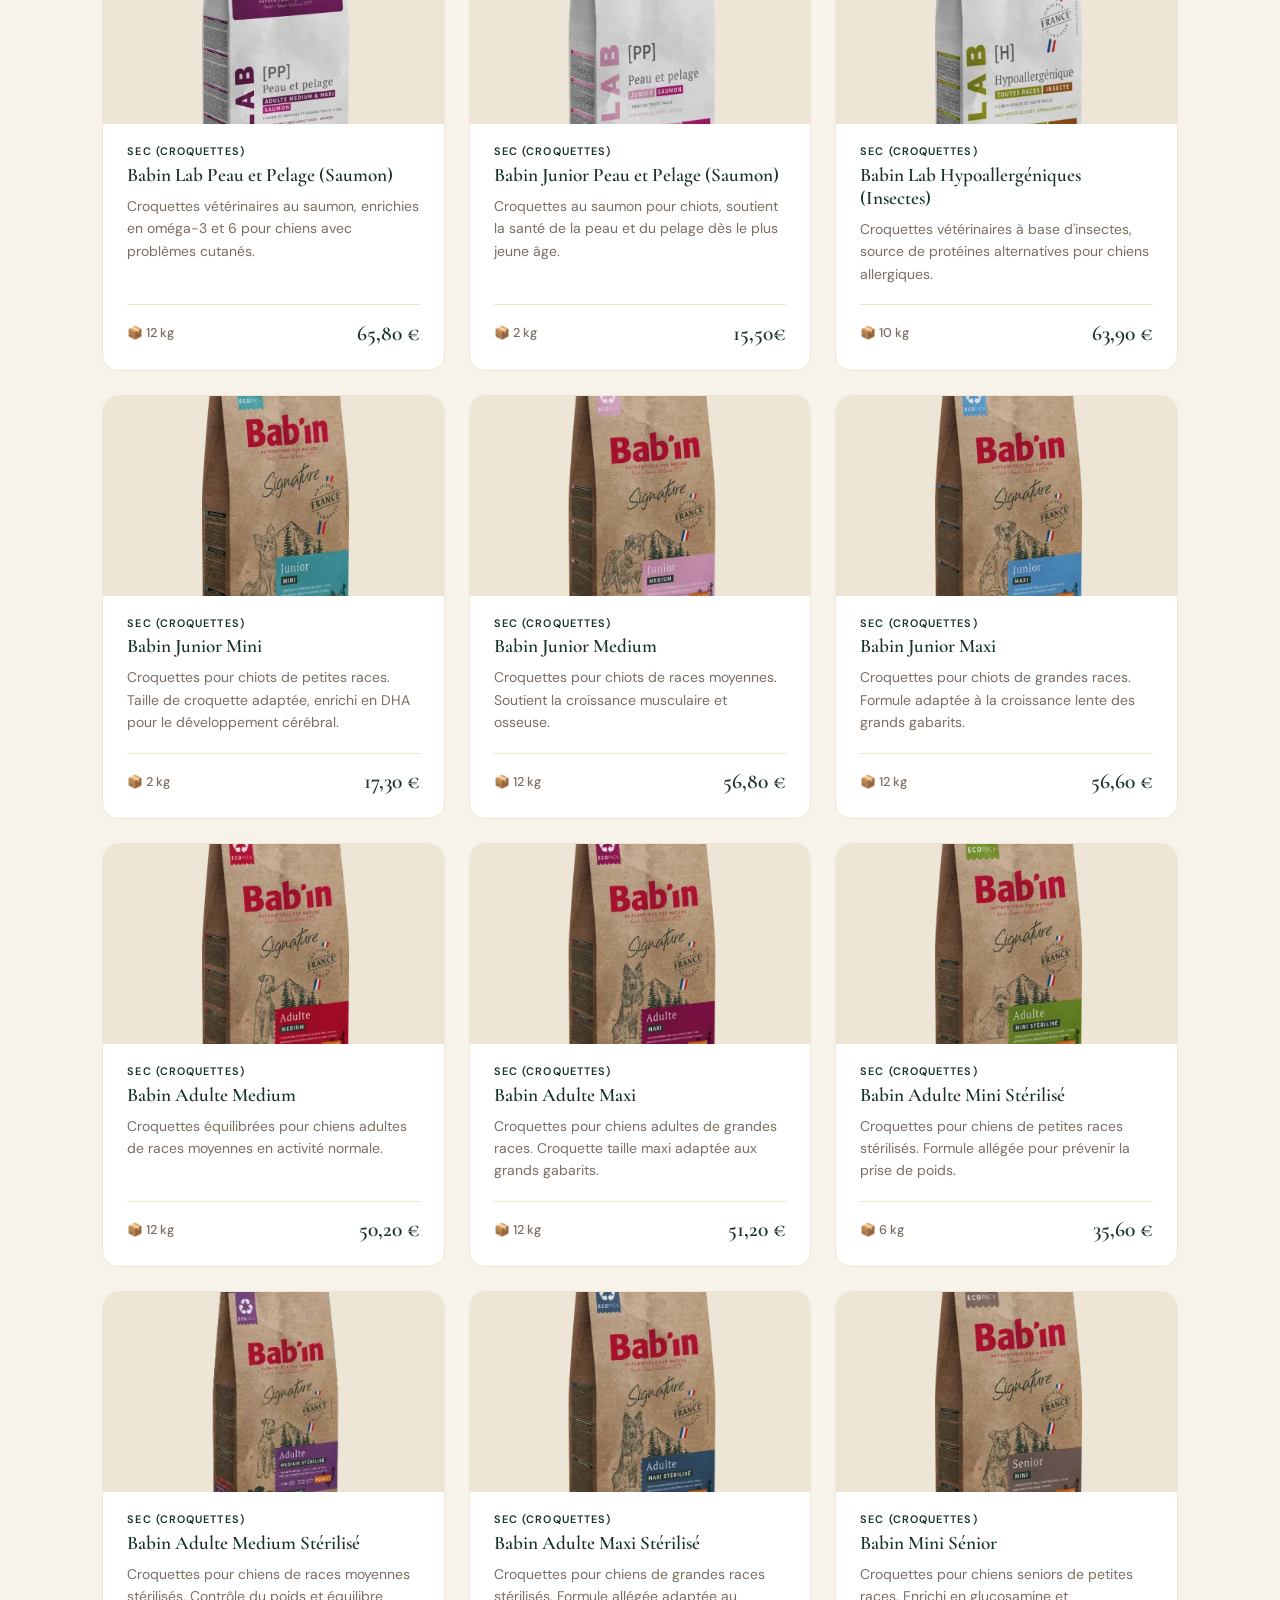
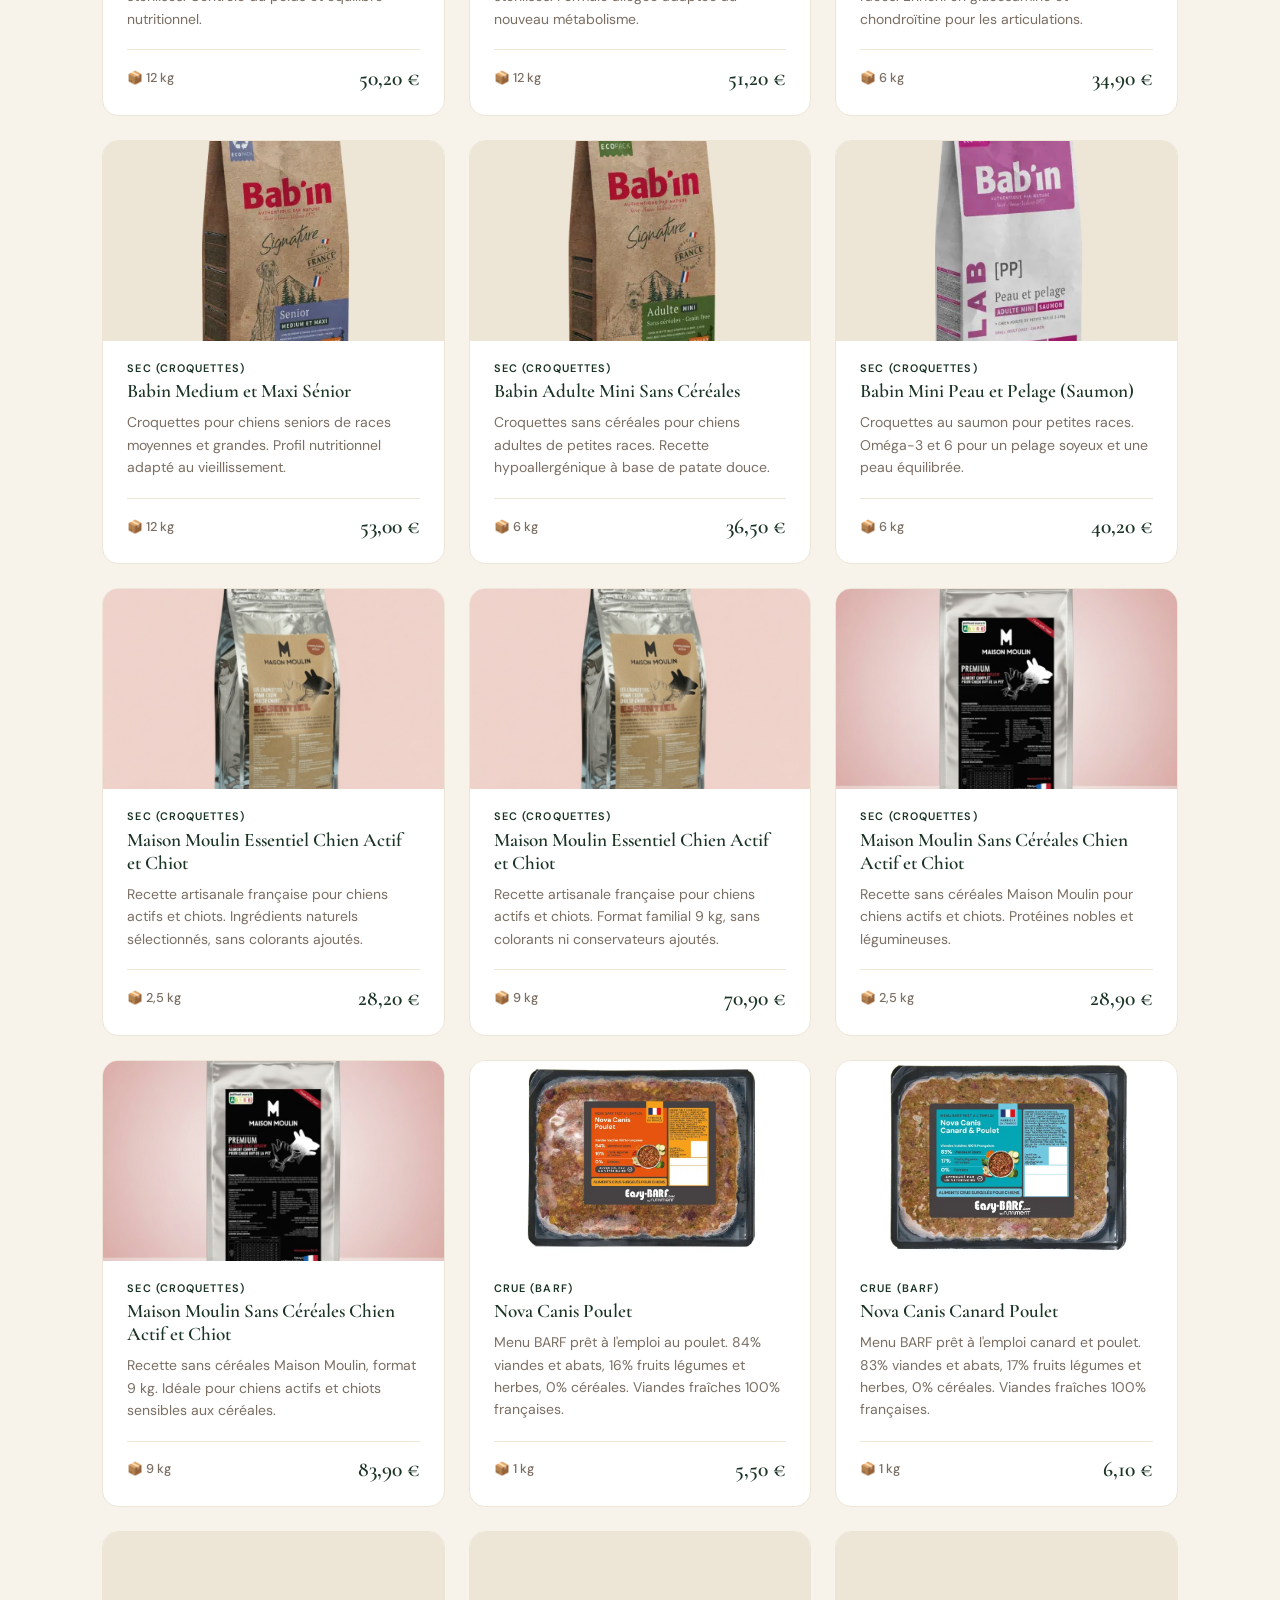
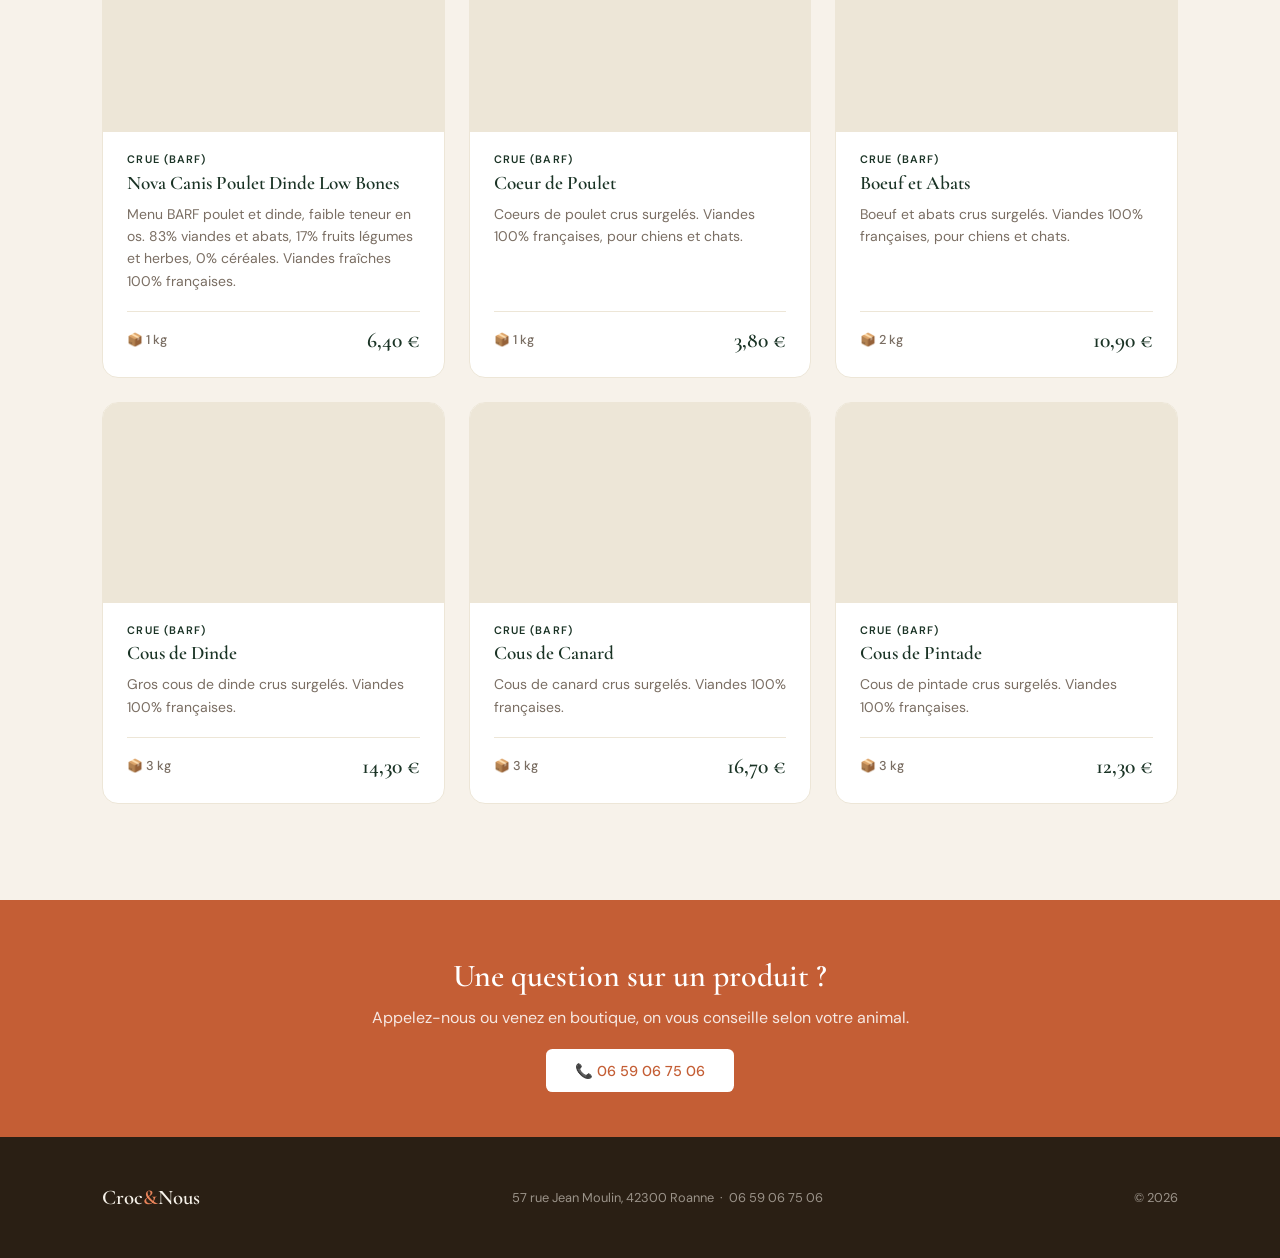
==== commit 93faa5e8: "Add mobile responsive styles for tabs and product grid" ====
--- a/produits.html
+++ b/produits.html
@@ -184,9 +184,39 @@
 
     @media (max-width: 600px) {
       .catalog-hero { padding: 6.5rem 5% 0; }
-      .cat-tab { min-width: 80px; padding: 0.75rem 1rem; }
+
+      .cat-tabs {
+        flex-wrap: nowrap;
+        overflow-x: auto;
+        -webkit-overflow-scrolling: touch;
+        scrollbar-width: none;
+        padding-bottom: 0;
+        gap: 0.5rem;
+      }
+      .cat-tabs::-webkit-scrollbar { display: none; }
+
+      .cat-tab {
+        min-width: 90px;
+        flex-shrink: 0;
+        padding: 0.75rem 1rem;
+      }
+      .cat-tab-emoji { font-size: 1.6rem; }
+      .cat-tab-label { font-size: 0.7rem; }
+      .cat-tab-count { display: none; }
+
       .cat-banner { padding: 1.2rem 5%; }
       .catalog-body { padding: 2rem 5% 4rem; }
+
+      .catalog-grid {
+        grid-template-columns: 1fr 1fr;
+        gap: 1rem;
+      }
+
+      .catalog-card-img { height: 140px; }
+      .catalog-card-body { padding: 1rem; }
+      .catalog-card-body h3 { font-size: 0.95rem; }
+      .catalog-card-body p { display: none; }
+      .catalog-prix { font-size: 1.1rem; }
     }
   </style>
 </head>
--- a/css/styles.css
+++ b/css/styles.css
@@ -615,3 +615,35 @@
   .strip           { gap: 1.5rem; }
   footer           { flex-direction: column; text-align: center; }
 }
+
+@media (max-width: 600px) {
+
+  /* Onglets catégories page d'accueil */
+  .animal-tabs {
+    flex-wrap: nowrap;
+    overflow-x: auto;
+    -webkit-overflow-scrolling: touch;
+    scrollbar-width: none;
+    gap: 0.25rem;
+  }
+  .animal-tabs::-webkit-scrollbar { display: none; }
+
+  .tab-btn {
+    flex-shrink: 0;
+    padding: 0.6rem 1rem;
+    font-size: 0.8rem;
+    white-space: nowrap;
+  }
+
+  /* Grille produits page d'accueil */
+  .tab-panel.active {
+    grid-template-columns: 1fr 1fr;
+    gap: 1rem;
+  }
+
+  .product-img { height: 160px; }
+
+  .product-body { padding: 1rem; }
+  .product-body h3 { font-size: 1rem; }
+  .product-body p { display: none; }
+}
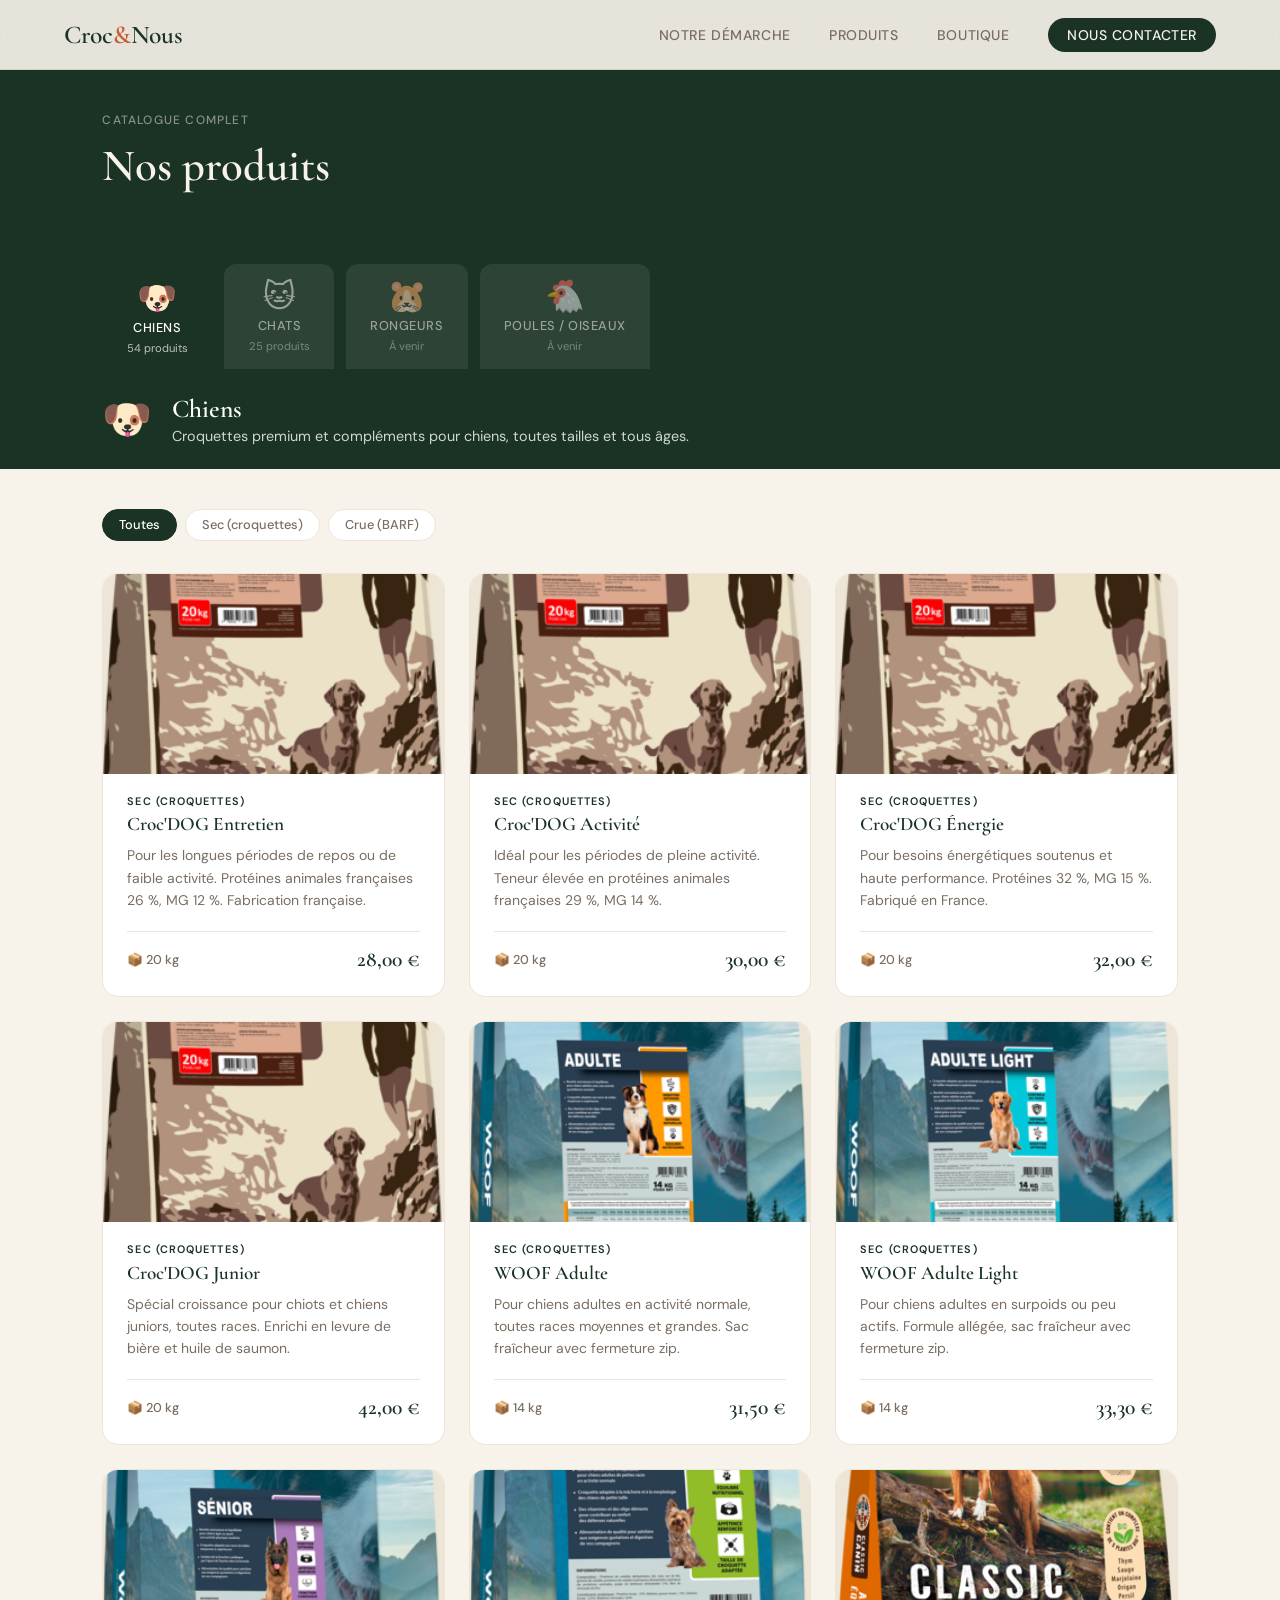
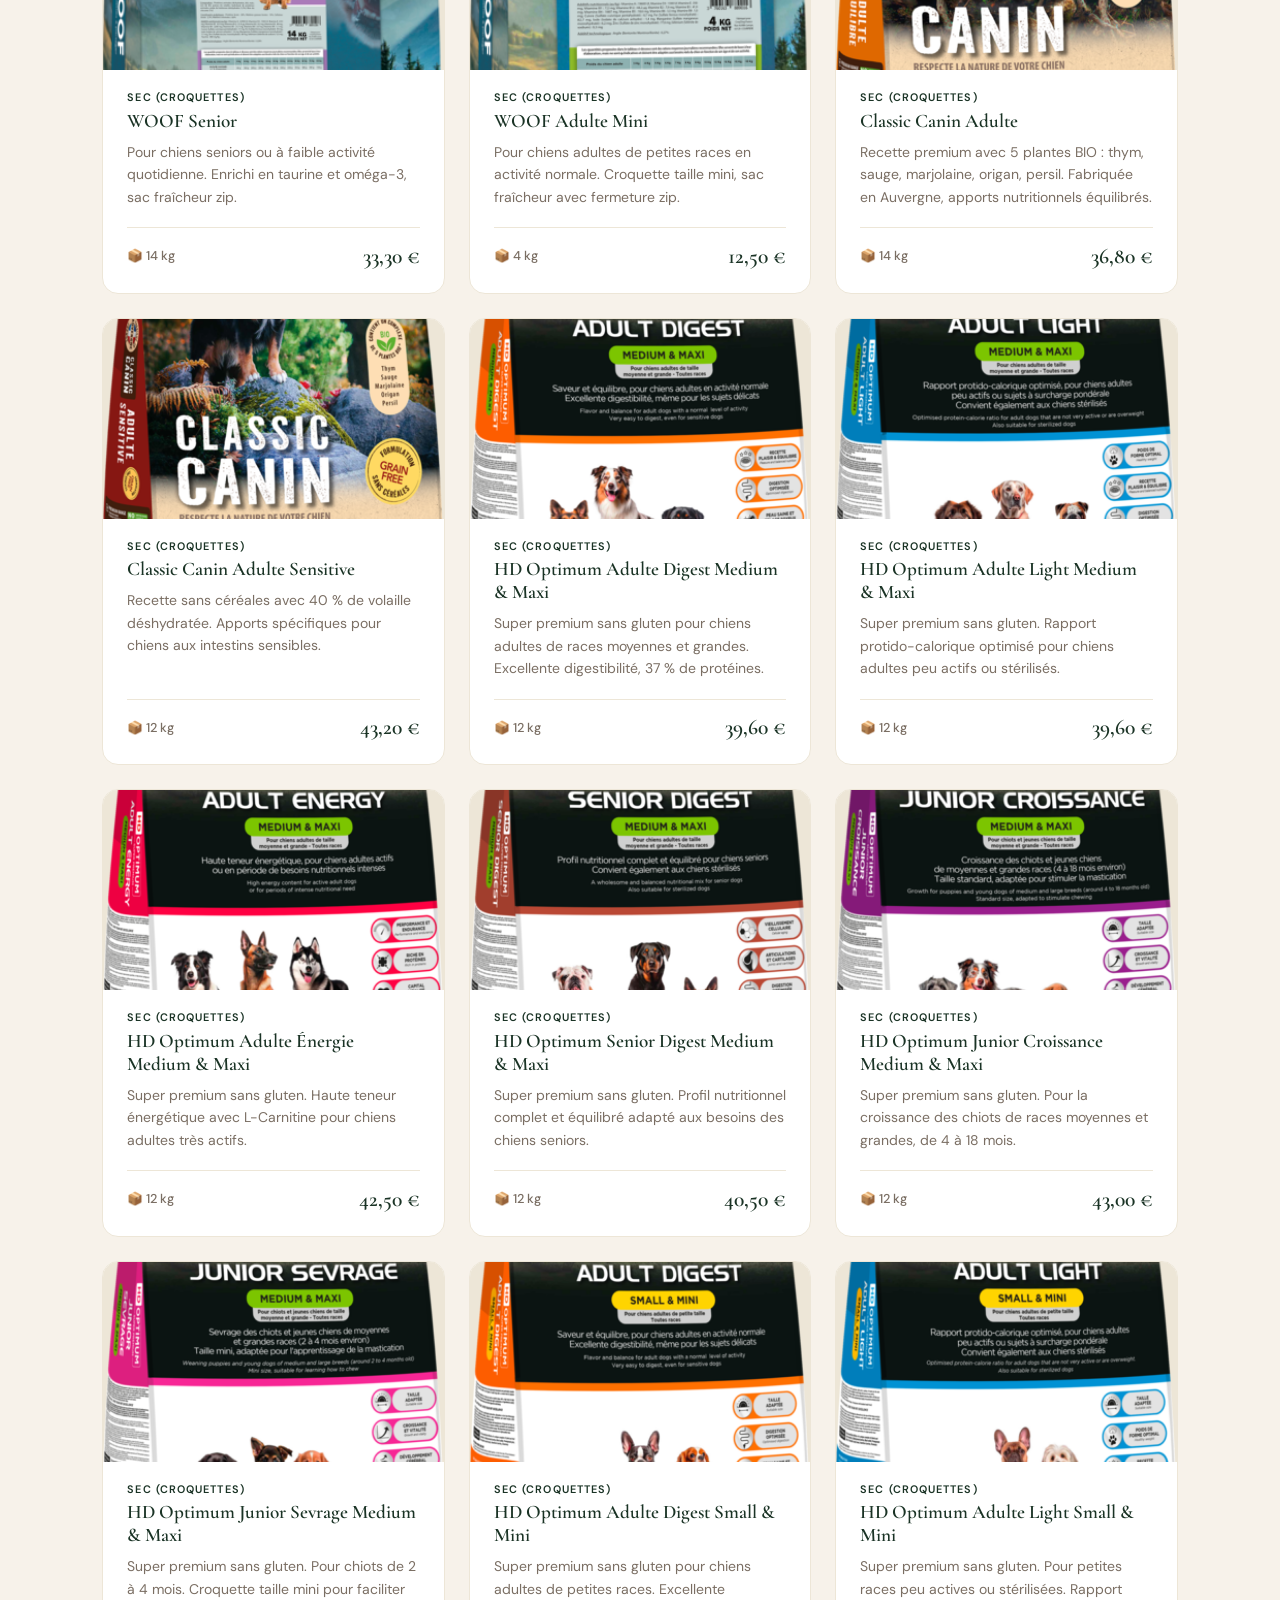
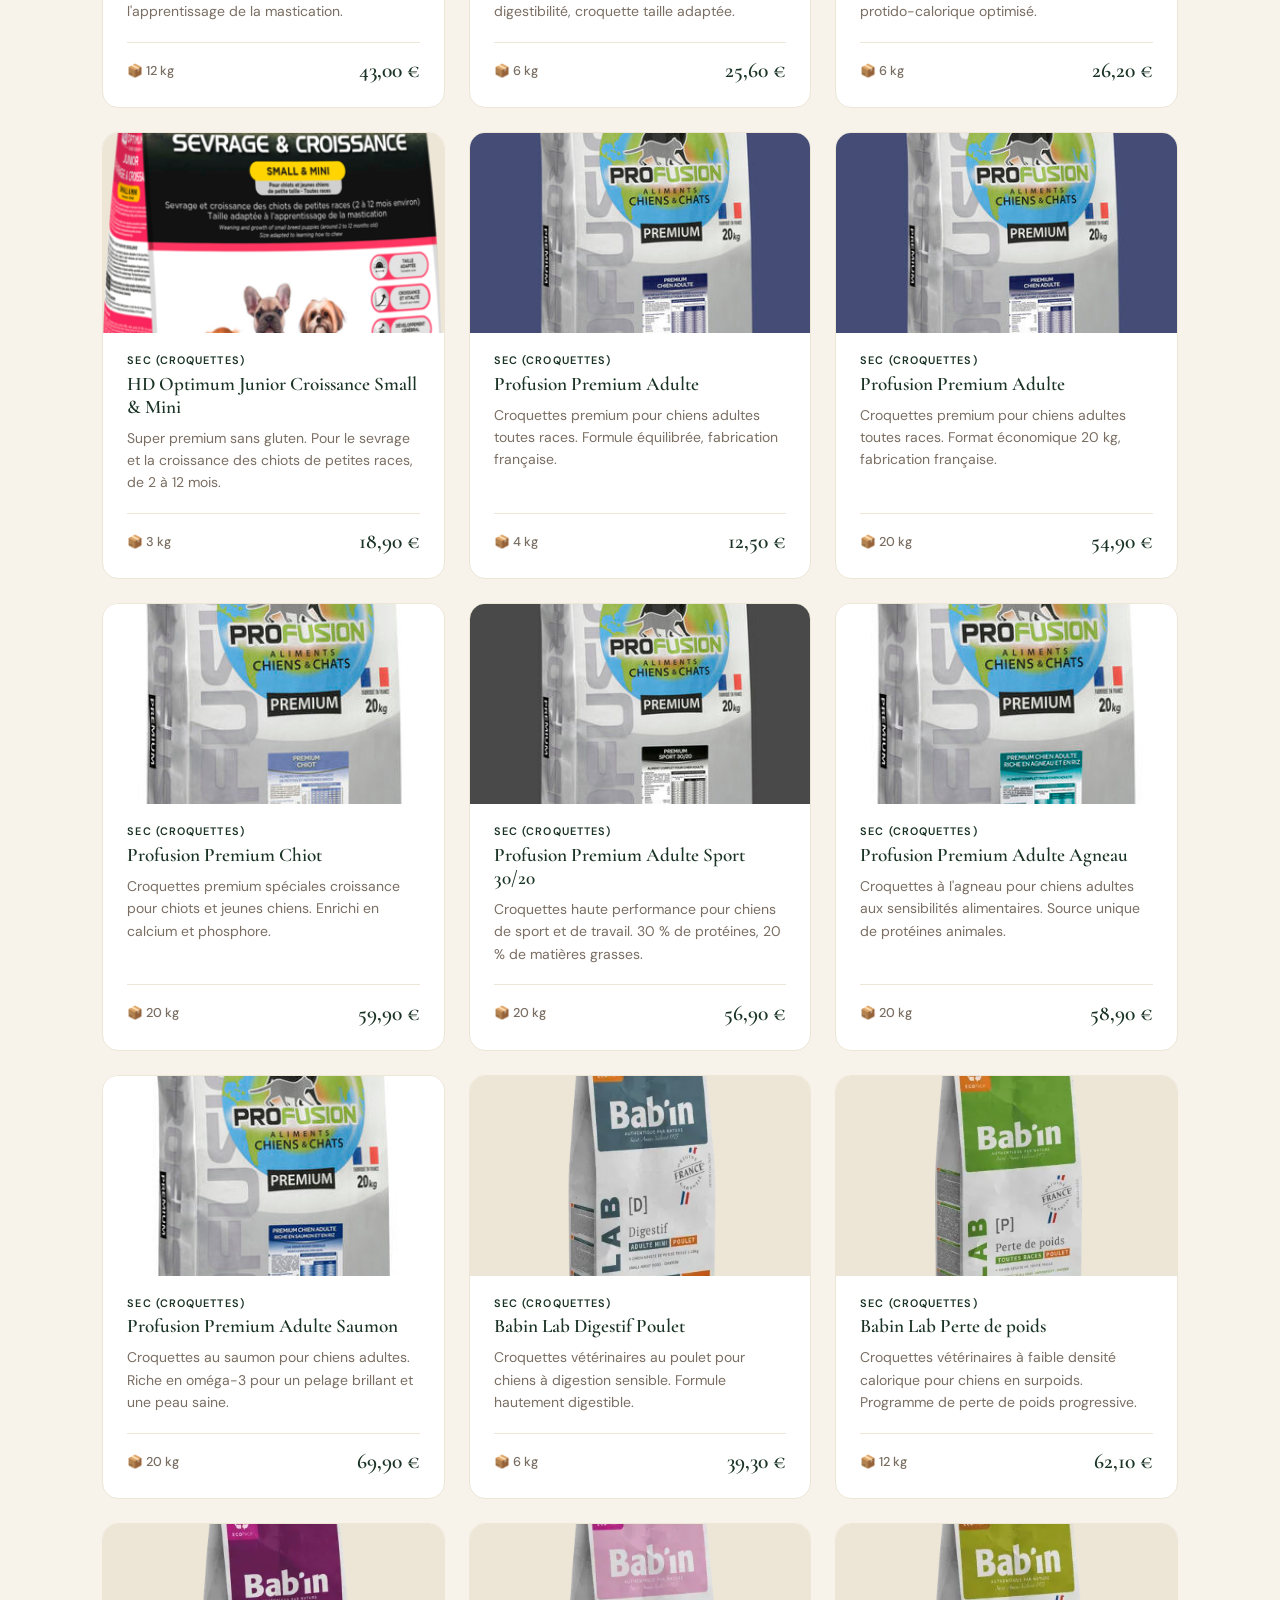
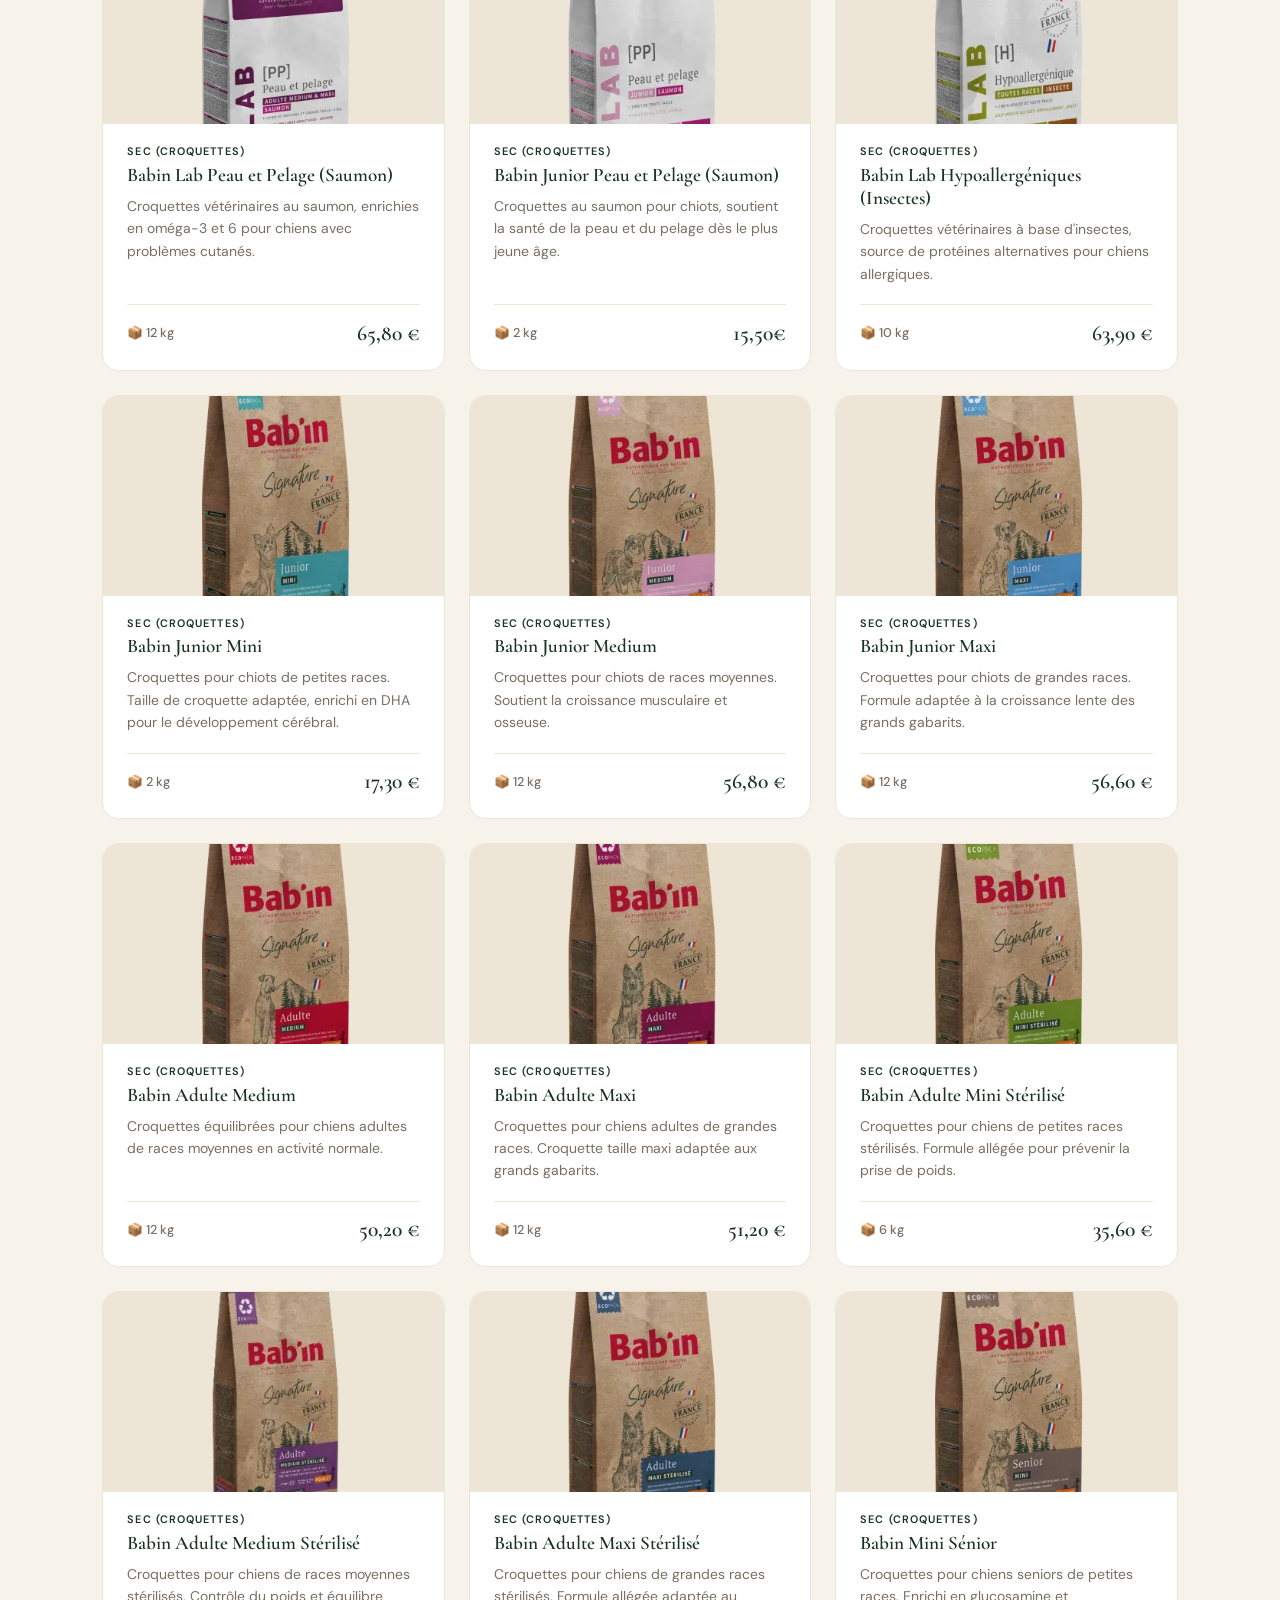
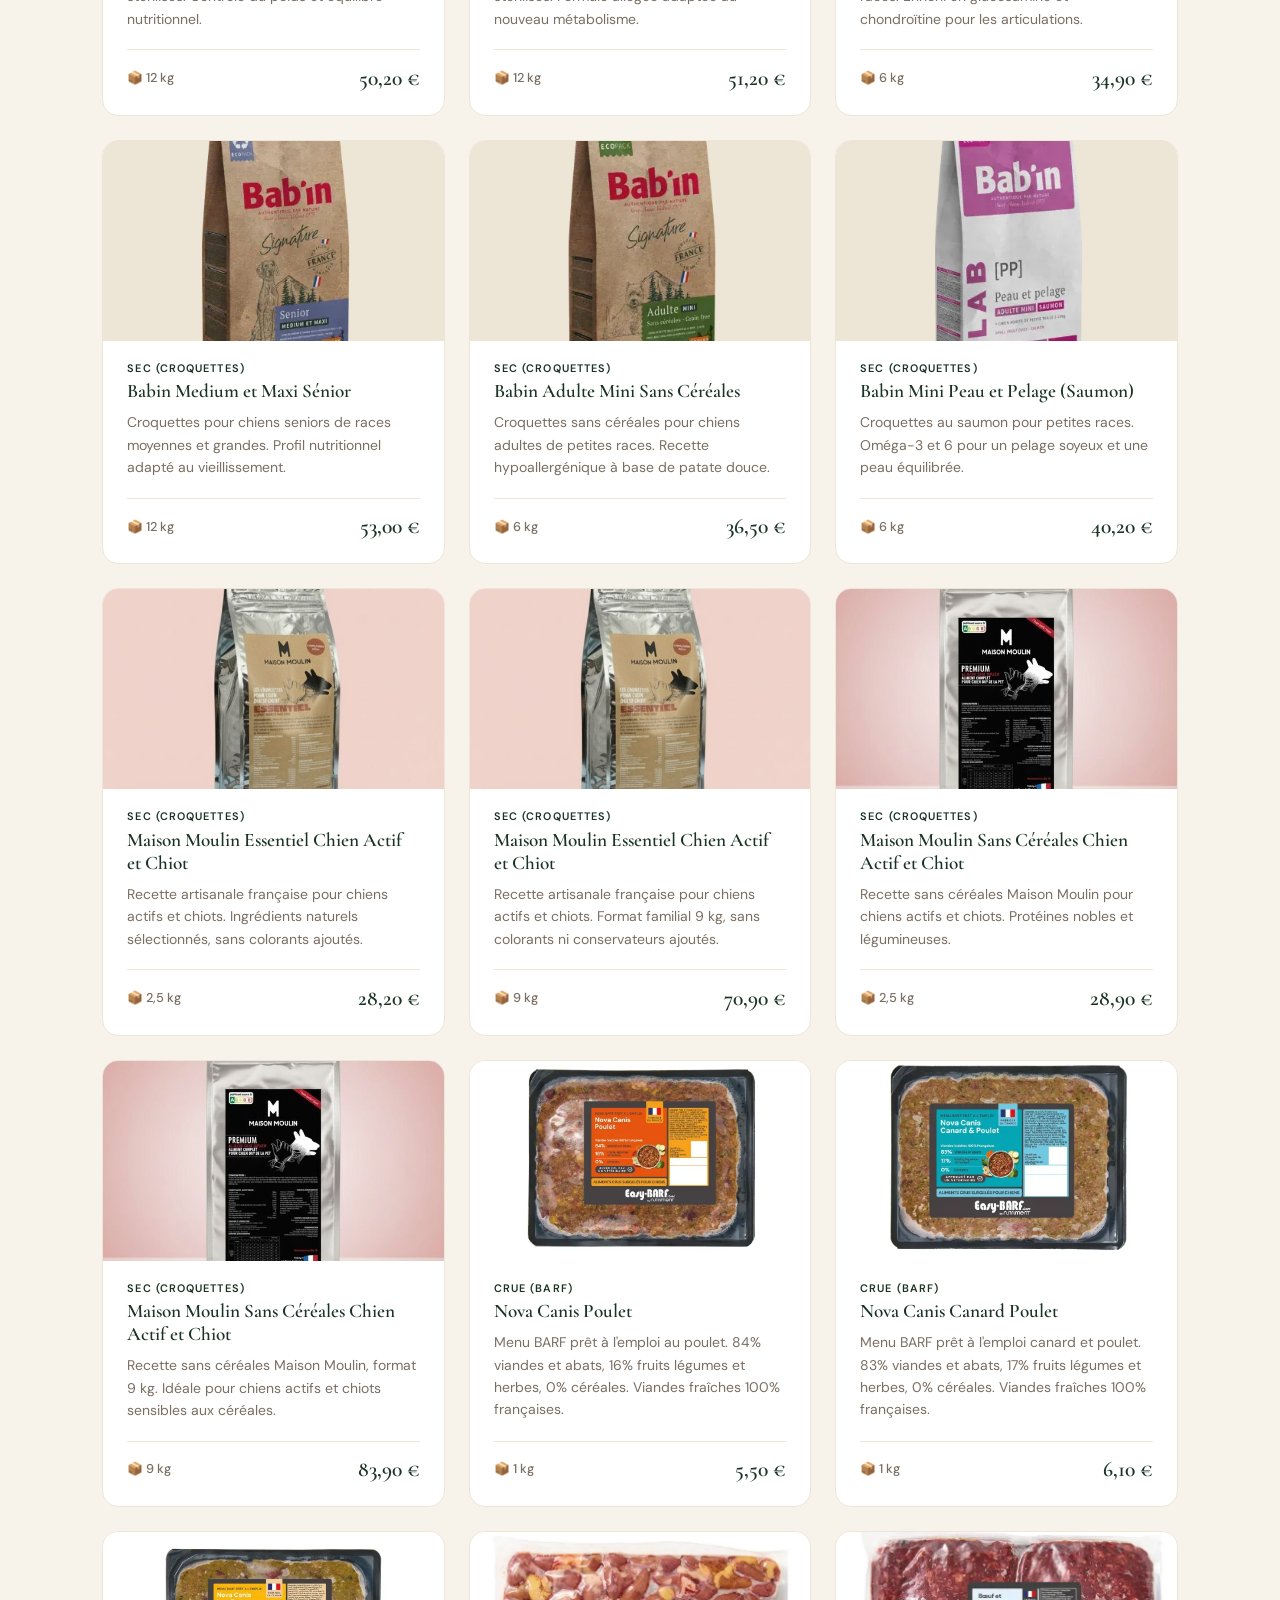
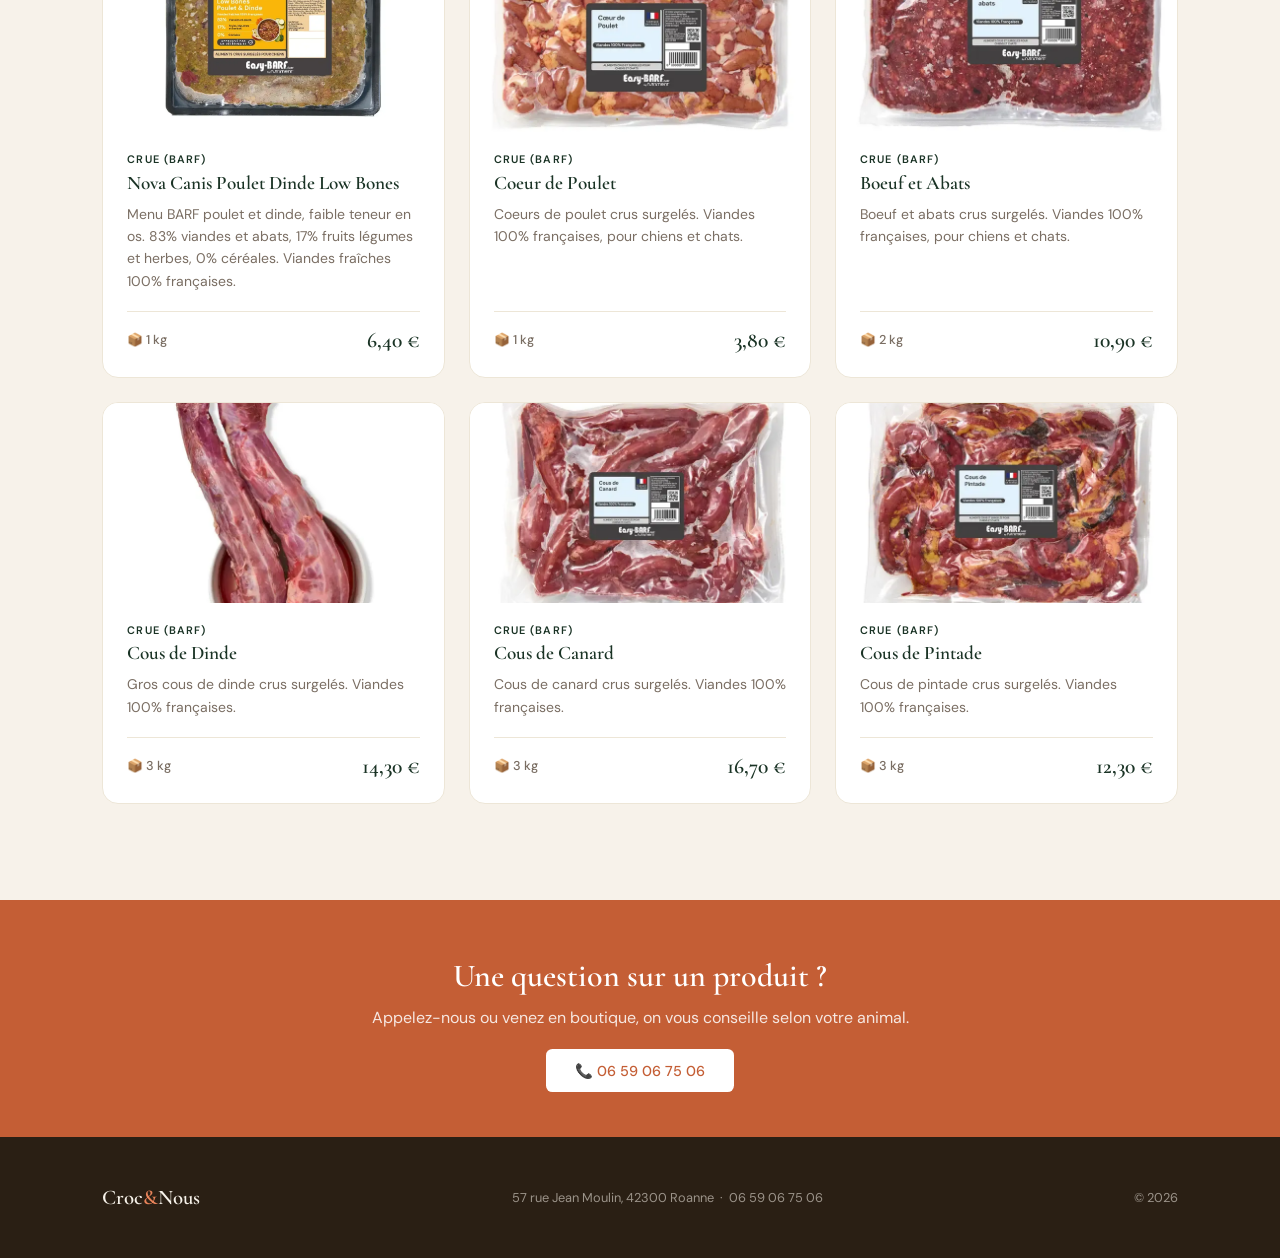
==== commit 8deb4fd7: "Responsive mobile, SEO, favicon, scroll hints" ====
--- a/produits.html
+++ b/produits.html
@@ -2,8 +2,12 @@
 <html lang="fr">
 <head>
   <meta charset="UTF-8">
+  <link rel="icon" href="data:image/svg+xml,<svg xmlns='http://www.w3.org/2000/svg' viewBox='0 0 100 100'><text y='.9em' font-size='90'>🐾</text></svg>">
+  <link rel="apple-touch-icon" href="apple-touch-icon.png">
   <meta name="viewport" content="width=device-width, initial-scale=1.0">
-  <title>Nos produits — CrocetNous</title>
+  <title>Nos produits — Croc&amp;Nous | Croquettes &amp; BARF à Roanne</title>
+  <meta name="description" content="Catalogue complet Croc&amp;Nous : croquettes premium françaises et alimentation crue BARF pour chiens et chats. Marques Babin, Maison Moulin, Profusion, HD Optimum et plus. Boutique à Roanne.">
+  <link rel="canonical" href="https://crocetnous.fr/produits.html">
   <link rel="preconnect" href="https://fonts.googleapis.com">
   <link href="https://fonts.googleapis.com/css2?family=Cormorant+Garamond:ital,wght@0,400;0,600;1,400&family=DM+Sans:wght@300;400;500&display=swap" rel="stylesheet">
   <link rel="stylesheet" href="css/styles.css">
@@ -182,12 +186,33 @@
     .catalog-empty h3 { font-family: var(--serif); font-size: 1.4rem; color: var(--green-dark); margin-bottom: 0.5rem; }
     .catalog-empty p  { font-size: 0.9rem; }
 
+    /* Dégradé scroll hint onglets */
+    .cat-tabs-wrapper {
+      position: relative;
+    }
+    .cat-tabs-wrapper::after {
+      content: '';
+      position: absolute;
+      top: 0;
+      right: 0;
+      width: 60px;
+      height: 100%;
+      background: linear-gradient(to right, transparent, #1a3325);
+      pointer-events: none;
+      opacity: 0;
+      transition: opacity 0.3s;
+    }
+    .cat-tabs-wrapper.show-hint::after {
+      opacity: 1;
+    }
+
     @media (max-width: 600px) {
       .catalog-hero { padding: 6.5rem 5% 0; }
 
       .cat-tabs {
         flex-wrap: nowrap;
         overflow-x: auto;
+        overflow-y: hidden;
         -webkit-overflow-scrolling: touch;
         scrollbar-width: none;
         padding-bottom: 0;
@@ -240,7 +265,9 @@
     <h1 class="section-title">Nos produits</h1>
   </div>
   <!-- Onglets générés par JS depuis catalog.json -->
-  <div id="cat-tabs" class="cat-tabs"></div>
+  <div class="cat-tabs-wrapper">
+    <div id="cat-tabs" class="cat-tabs"></div>
+  </div>
 </div>
 
 <!-- BANDEAU CATÉGORIE ACTIVE -->
@@ -324,6 +351,19 @@
       history.replaceState(null, '', `?cat=${currentCat}`);
     });
   });
+
+  const wrapper = document.querySelector('.cat-tabs-wrapper');
+  const tabsEl  = document.getElementById('cat-tabs');
+
+  function updateHint() {
+    const canScrollMore = tabsEl.scrollLeft <
+      (tabsEl.scrollWidth - tabsEl.clientWidth - 5);
+    wrapper.classList.toggle('show-hint', canScrollMore);
+  }
+
+  tabsEl.addEventListener('scroll', updateHint);
+  window.addEventListener('resize', updateHint);
+  setTimeout(updateHint, 100);
 }
 
 /* ---- Bandeau catégorie active ---- */
--- a/css/styles.css
+++ b/css/styles.css
@@ -299,6 +299,25 @@
   margin-bottom: 3rem;
 }
 
+.animal-tabs-wrapper {
+  position: relative;
+}
+.animal-tabs-wrapper::after {
+  content: '';
+  position: absolute;
+  top: 0;
+  right: 0;
+  width: 60px;
+  height: 100%;
+  background: linear-gradient(to right, transparent, #f2ece0);
+  pointer-events: none;
+  opacity: 0;
+  transition: opacity 0.3s;
+}
+.animal-tabs-wrapper.show-hint::after {
+  opacity: 1;
+}
+
 .tab-btn {
   background: none; border: none; cursor: pointer;
   padding: 0.75rem 1.5rem;
@@ -622,6 +641,7 @@
   .animal-tabs {
     flex-wrap: nowrap;
     overflow-x: auto;
+    overflow-y: hidden;
     -webkit-overflow-scrolling: touch;
     scrollbar-width: none;
     gap: 0.25rem;
@@ -646,4 +666,16 @@
   .product-body { padding: 1rem; }
   .product-body h3 { font-size: 1rem; }
   .product-body p { display: none; }
-}
+
+  .tab-panel p {
+    text-align: center;
+    padding: 2rem 1.5rem;
+    font-size: 0.9rem;
+    line-height: 1.6;
+  }
+
+  .tab-panel.active p {
+    grid-column: 1 / -1;
+    text-align: center;
+  }
+}
